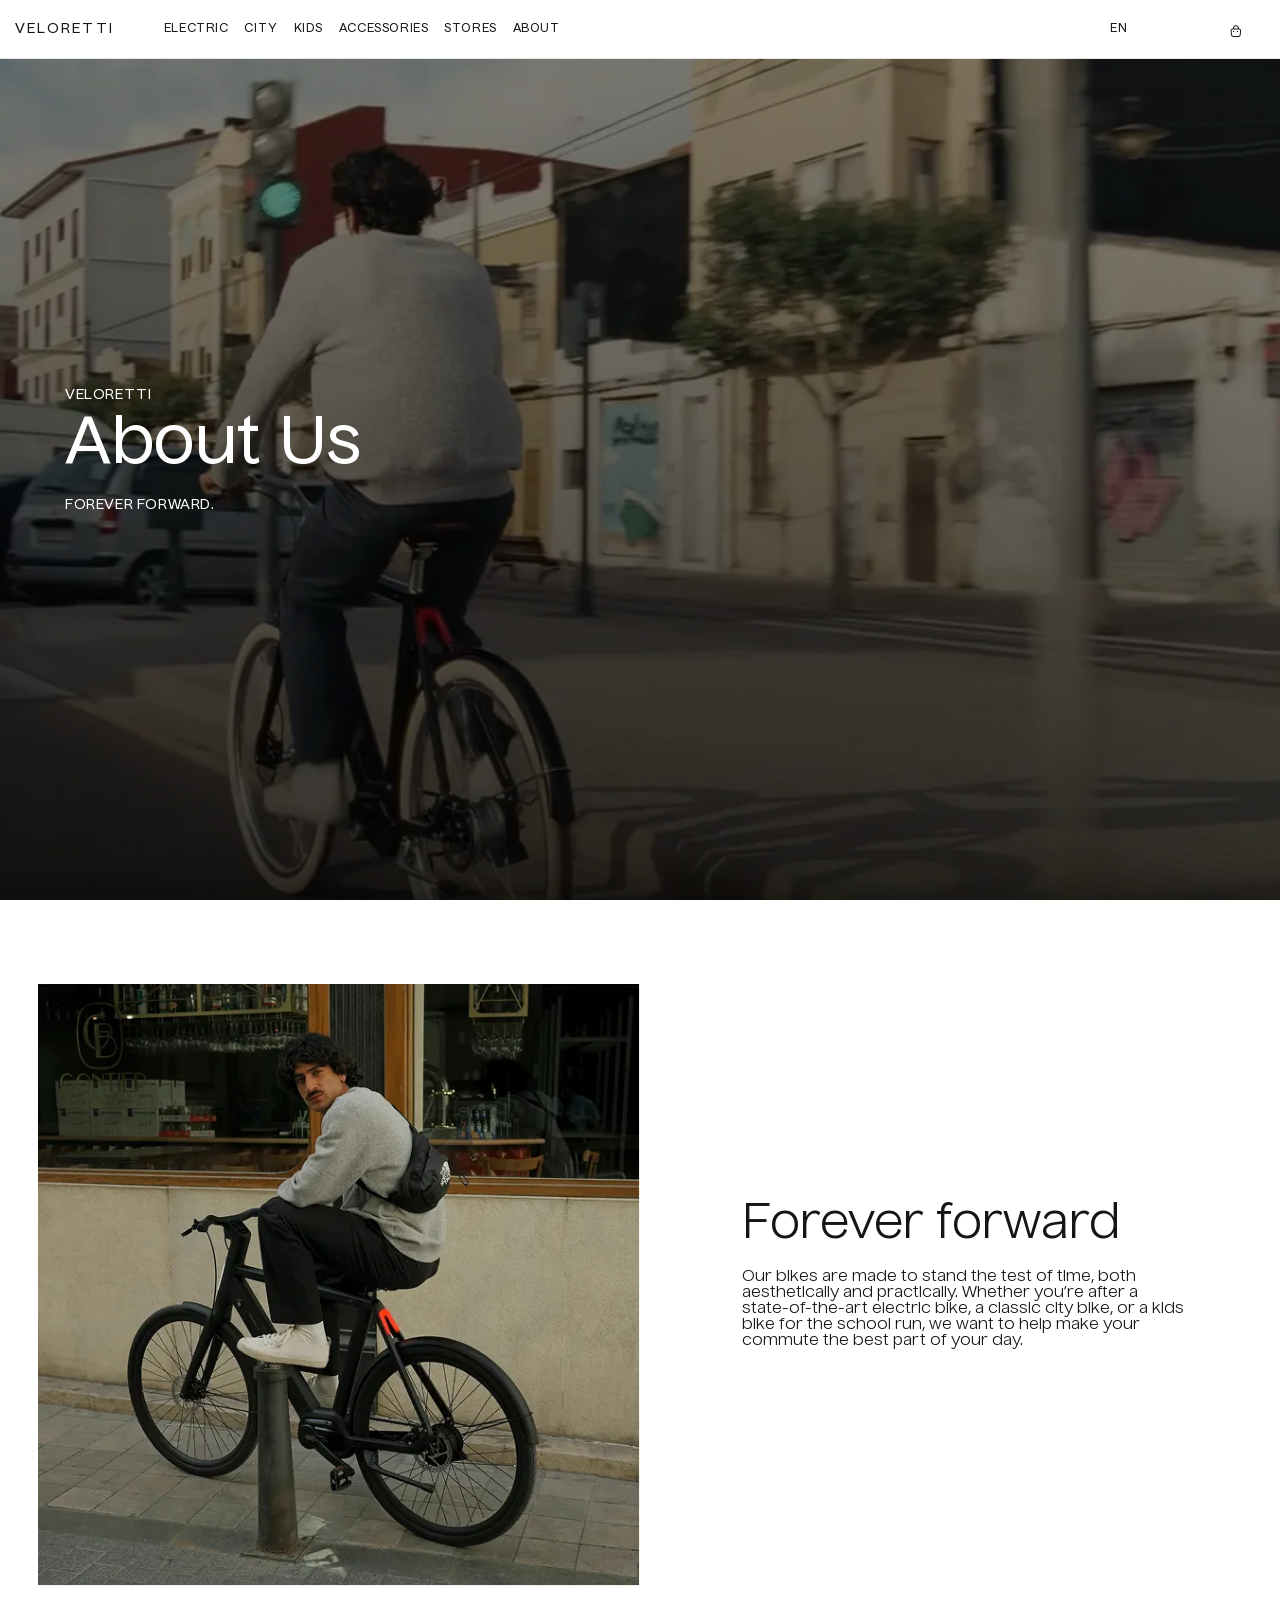
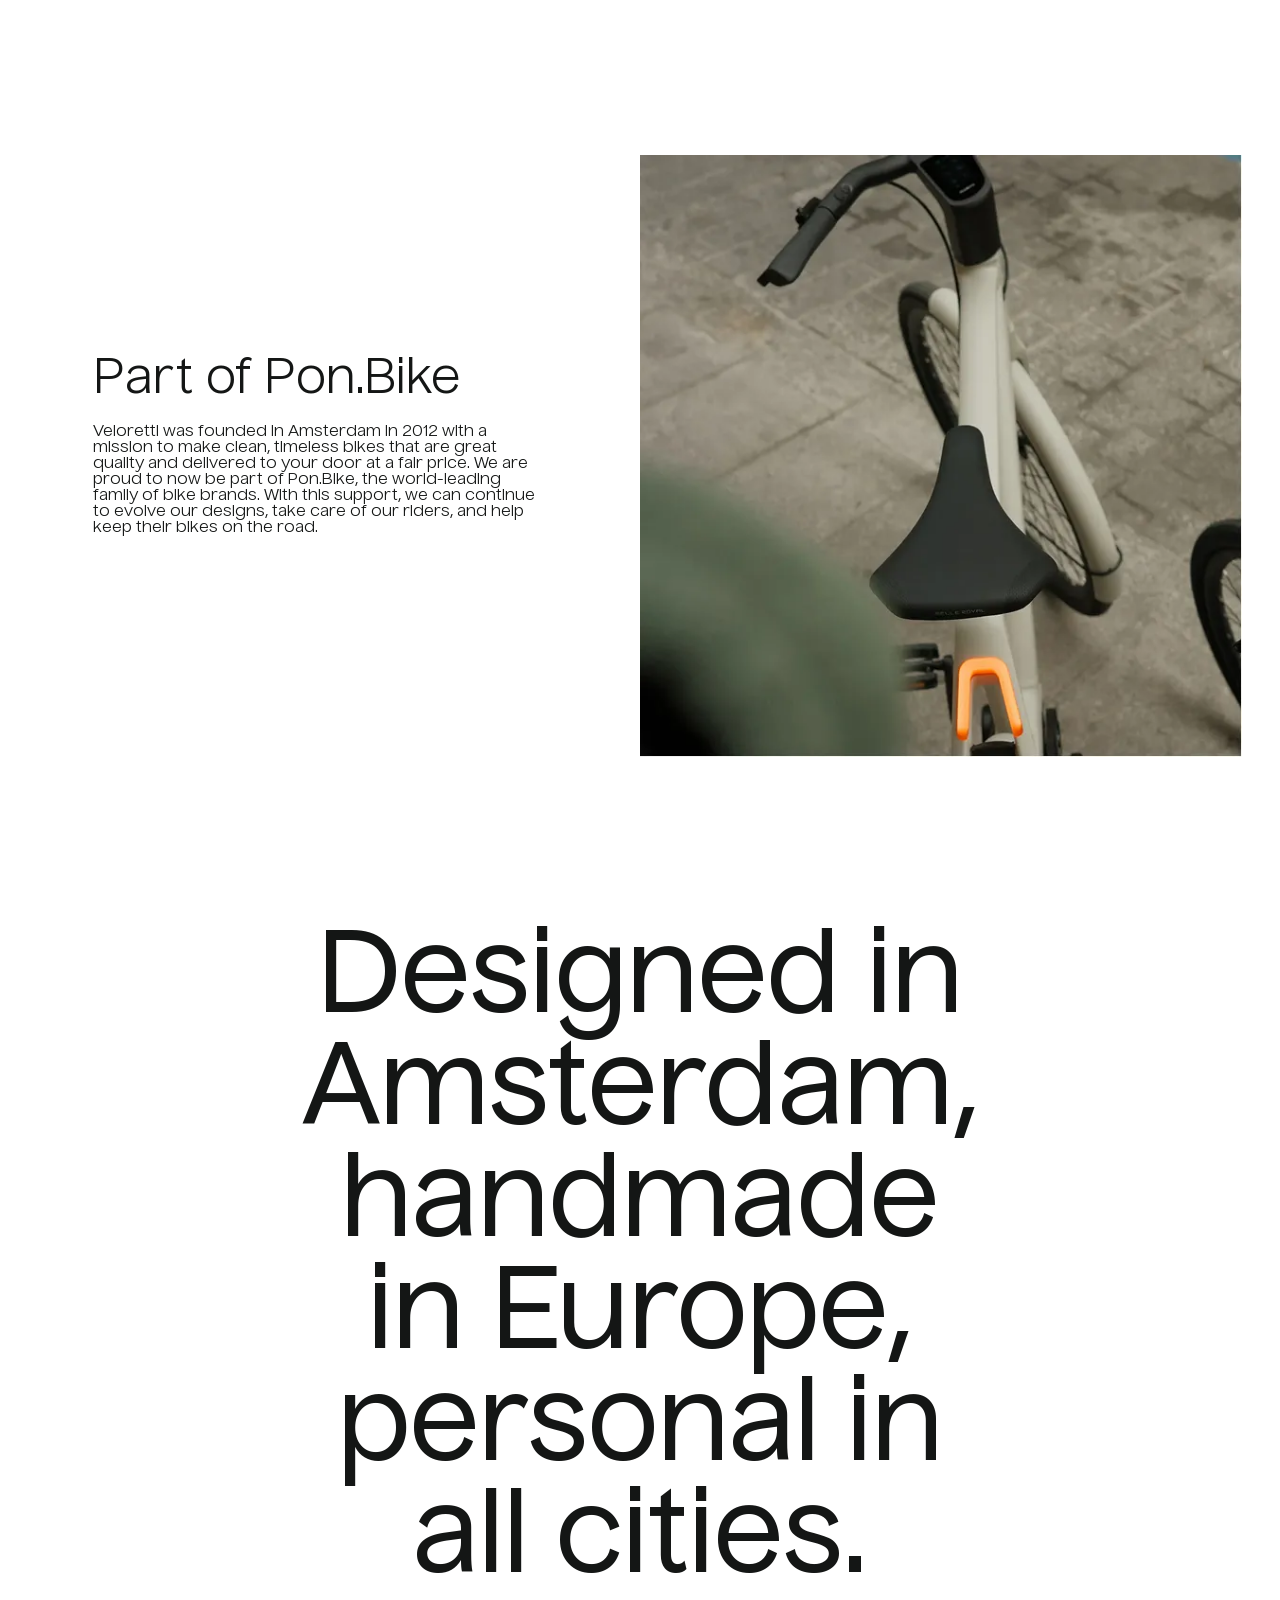
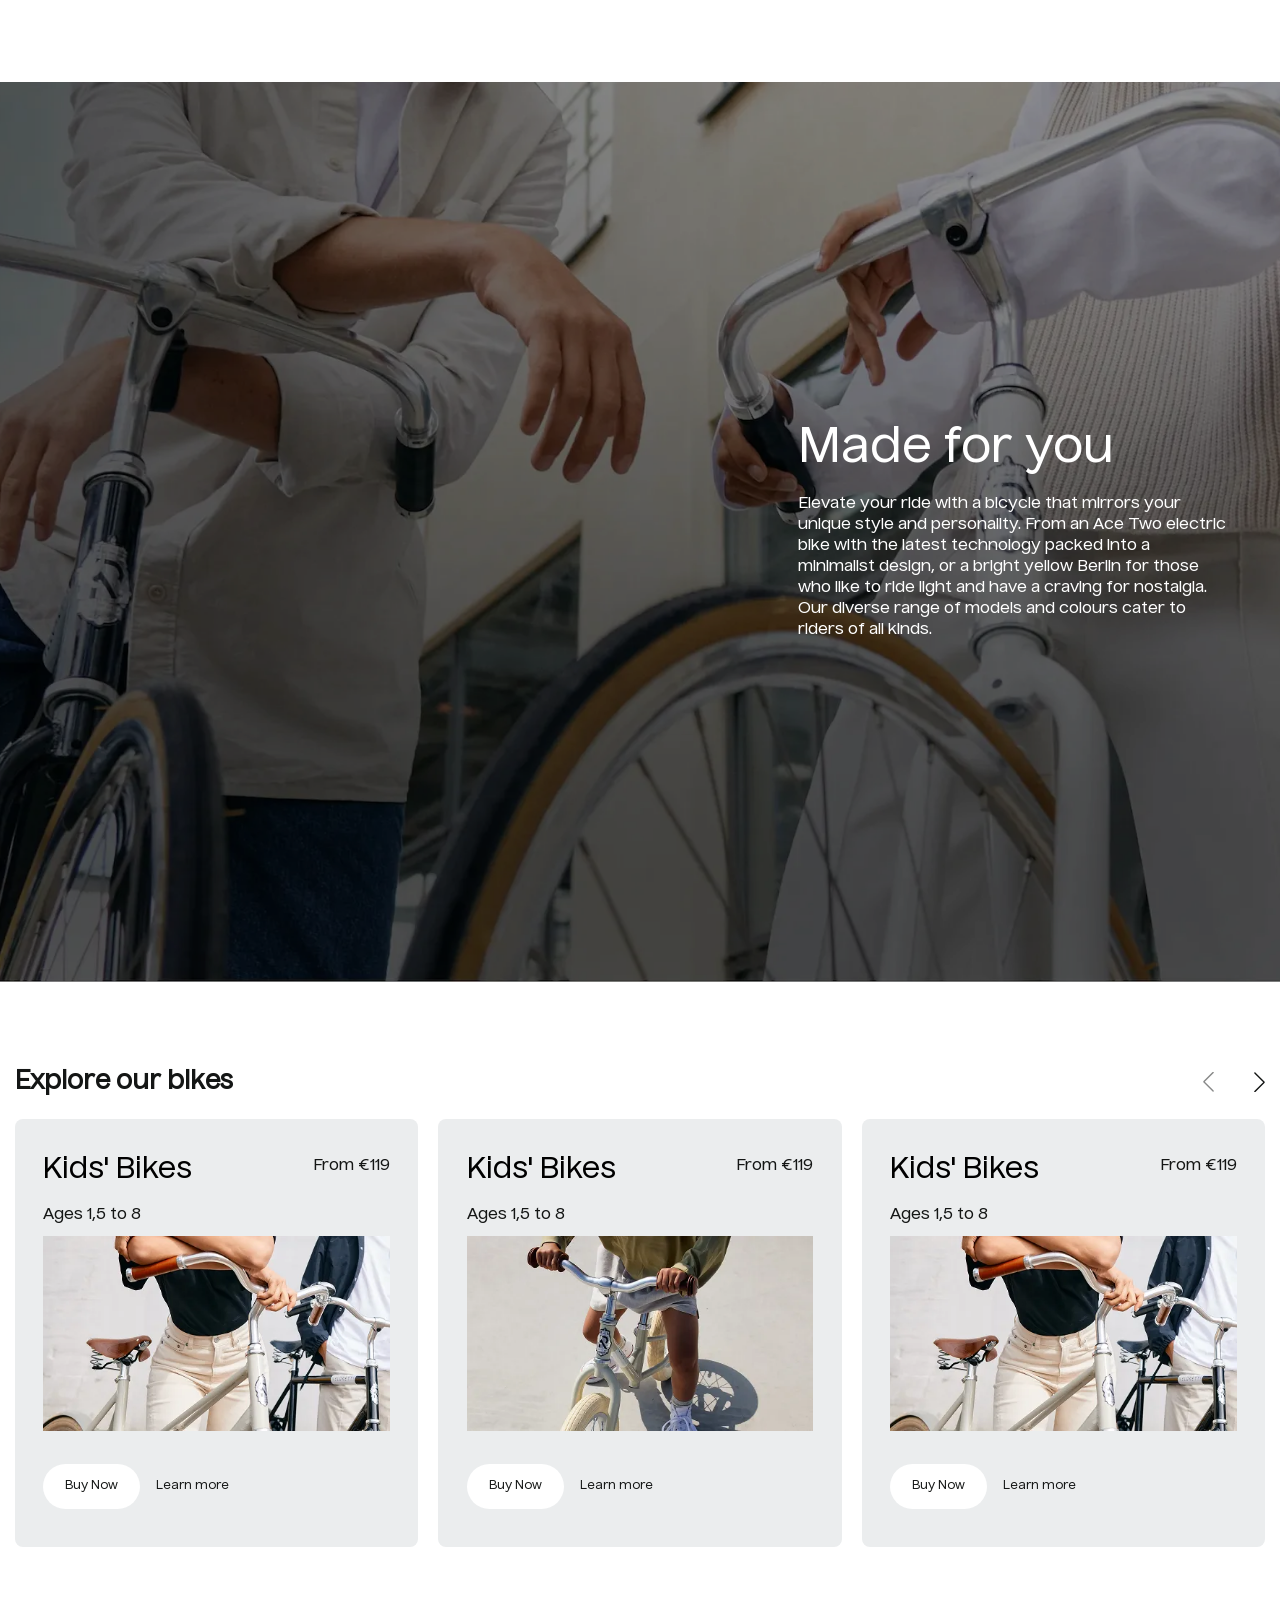
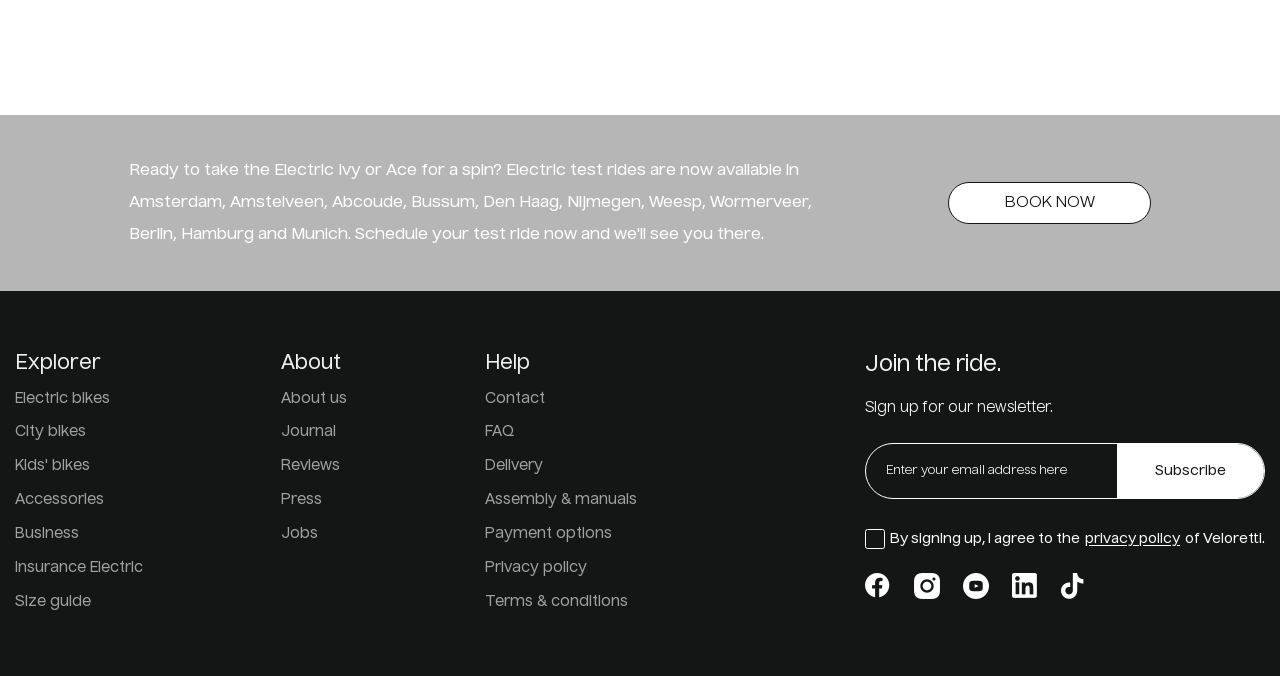
==== about.html @ 2b7c72c1 "Add files via upload" ====
<!doctype html>
<html lang="en">
	<head>
		<meta charset="UTF-8">
		<meta name="viewport" content="width=device-width, initial-scale=1.0">
		<link rel="preload" href="./assets/fonts/Nuckle-Regular.woff2" as="font" type="font/woff2" crossorigin="anonymous">
		<link rel="preload" href="./assets/fonts/Nuckle-Medium.woff2" as="font" type="font/woff2" crossorigin="anonymous">
		<link rel="shortcut icon" href="./assets/img/favicon.ico">
		<title>about</title>
		<script type="module" crossorigin="" src="./js/about.min.js?v=1783873690838"></script>
		<link rel="modulepreload" crossorigin="" href="./js/main.min.js?v=1783873690838">
		<link rel="modulepreload" crossorigin="" href="./js/scrollbar.min.js?v=1783873690838">
		<link rel="modulepreload" crossorigin="" href="./js/explore.min.js?v=1783873690838">
		<link rel="stylesheet" crossorigin="" href="./css/main.min.css?v=1783873690838">
		<link rel="stylesheet" crossorigin="" href="./css/explore.min.css?v=1783873690838">
		<link rel="stylesheet" crossorigin="" href="./css/about.min.css?v=1783873690838">
		<link rel="stylesheet" crossorigin="" href="./css/hero.min.css?v=1783873690838">
		<link rel="stylesheet" crossorigin="" href="./css/sectionbg.min.css?v=1783873690838">
	</head>
	<body>
		<div class="wrapper">
			<header data-fls-header="" class="header">
				<div class="header__container">
					<a href="index.html" class="header__logo" aria-label="Veloretti">VELORETTI</a>
					<div class="header__menu menu">
						<button type="button" data-fls-menu="" class="menu__icon icon-menu">
							<span></span>
						</button>
						<nav class="menu__body">
							<ul class="menu__list">
								<li class="menu__item">
									<a href="products.html" class="menu__link">Electric</a>
								</li>
								<li class="menu__item">
									<a href="cities.html" class="menu__link">City</a>
								</li>
								<li class="menu__item">
									<a href="#" class="menu__link">Kids</a>
								</li>
								<li class="menu__item">
									<a href="#" class="menu__link">Accessories</a>
								</li>
								<li class="menu__item">
									<a href="#" class="menu__link">Stores</a>
								</li>
								<li class="menu__item">
									<a href="about.html" class="menu__link">About</a>
								</li>
							</ul>
						</nav>
					</div>
					<div class="header__actions">
						<div class="header__lang">
							<select class="header__lang-select" aria-label="Language">
								<option value="en" selected>EN</option>
								<option value="ua">UA</option>
							</select>
						</div>
						<button type="button" class="header__icon --icon-icon-user" aria-label="Account"></button>
						<button type="button" class="header__icon --icon-icon-cart" aria-label="Cart"></button>
					</div>
				</div>
			</header>
			<main class="page">
				<div data-fls-about="" class="about-page about">
					<section data-fls-hero="" class="hero">
						<div class="hero__container">
							<span class="hero__subtitle" id="hero-subtitle">VELORETTI</span>
							<h1 class="hero__title" id="hero-title">About us</h1>
							<div class="hero__text">
								<p>Forever Forward.</p>
							</div>
						</div>
						<div class="herobg hero__bg" aria-hidden="true">
							<picture>
								<source media="(max-width: 600px)" srcset="./assets/img/about/aboutbg-600.webp" type="image/webp">
								<source media="(max-width: 1200px)" srcset="./assets/img/about/aboutbg-1200.webp" type="image/webp">
								<img alt="" src="./assets/img/about/aboutbg.webp">
							</picture>
						</div>
					</section>
					<div data-fls-split="" data-fls-watcher="" data-fls-watcher-once="" data-fls-watcher-threshold="0.3" class="split__wrapper">
						<div class="split__picture">
							<picture>
								<source media="(max-width: 600px)" srcset="./assets/img/about/about01-600.webp" type="image/webp">
								<img alt="" src="./assets/img/about/about01.webp">
							</picture>
						</div>
						<div class="split__content content-split">
							<h2 class="content-split__title">Forever forward</h2>
							<div class="content-split__text">
								<p>
									Our bikes are made to stand the test of time, both aesthetically and practically. Whether you’re after a state-of-the-art electric bike, a classic city bike, or a kids bike for the school run, we want to help make your commute the best part of your day.
								</p>
							</div>
						</div>
					</div>
					<div data-fls-split="" data-fls-watcher="" data-fls-watcher-once="" data-fls-watcher-threshold="0.3" class="split__wrapper split__wrapper--reverse">
						<div class="split__picture">
							<picture>
								<source media="(max-width: 600px)" srcset="./assets/img/about/about02-600.webp" type="image/webp">
								<img alt="" src="./assets/img/about/about02.webp">
							</picture>
						</div>
						<div class="split__content content-split">
							<h2 class="content-split__title">Part of Pon.Bike</h2>
							<div class="content-split__text">
								<p>
									Veloretti was founded in Amsterdam in 2012 with a mission to make clean, timeless bikes that are great quality and delivered to your door at a fair price. We are proud to now be part of Pon.Bike, the world-leading family of bike brands. With this support, we can continue to evolve our designs, take care of our riders, and help keep their bikes on the road.
								</p>
							</div>
						</div>
					</div>
					<div class="about__about-titles about-titles" aria-labelledby="about-titles-heading">
						<h2 id="about-titles-heading" class="sr-only">Our values</h2>
						<div data-fls-watcher="" data-fls-watcher-once="" data-fls-watcher-threshold="0.25" class="about-titles__container">
							<p class="about-titles__title">Designed in</p>
							<p class="about-titles__title">Amsterdam,</p>
							<p class="about-titles__title">handmade</p>
							<p class="about-titles__title">in Europe,</p>
							<p class="about-titles__title">personal in</p>
							<p class="about-titles__title">all cities.</p>
						</div>
					</div>
					<section data-fls-sectionbg="" data-fls-watcher="" data-fls-watcher-once="" data-fls-watcher-threshold="0.3" class="sectionbg about__about-bg">
						<div class="sectionbg__container sectionbg__container--right">
							<div class="sectionbg__content">
								<h2 class="sectionbg__title">Made for you</h2>
								<div class="sectionbg__text">
									<p>
										Elevate your ride with a bicycle that mirrors your unique style and personality. From an Ace Two electric bike with the latest technology packed into a minimalist design, or a bright yellow Berlin for those who like to ride light and have a craving for nostalgia. Our diverse range of models and colours cater to riders of all kinds.
									</p>
								</div>
							</div>
						</div>
						<div class="sectionbg__bg" aria-hidden="true">
							<picture>
								<source media="(max-width: 600px)" srcset="./assets/img/about/aboutbg01-600.webp" type="image/webp">
								<source media="(max-width: 1200px)" srcset="./assets/img/about/aboutbg01-1200.webp" type="image/webp">
								<img alt="" src="./assets/img/about/aboutbg01.webp">
							</picture>
						</div>
					</section>
					<section data-fls-explore="" data-fls-watcher="" data-fls-watcher-once="" data-fls-watcher-threshold="0.3" class="explore">
						<div class="explore__header">
							<h2 class="explore__title">Explore our bikes</h2>
							<div class="explore__nav">
								<button type="button" class="explore__arrow explore__arrow--prev swiper-button-prev" aria-label="Previous slide"></button>
								<button type="button" class="explore__arrow explore__arrow--next swiper-button-next" aria-label="Next slide"></button>
							</div>
						</div>
						<div class="explore__container">
							<div data-fls-slider-explore="" class="explore__slider swiper" aria-roledescription="carousel">
								<div class="explore__wrapper swiper-wrapper">
									<div class="explore__slide swiper-slide" role="group" aria-roledescription="slide">
										<div class="explore__card">
											<div class="explore__card-header">
												<div class="explore__card-titles">
													<h3 class="explore__card-title">Kids' Bikes</h3>
													<span class="explore__card-subtitle">Ages 1,5 to 8</span>
												</div>
												<div class="explore__card-price">From €119</div>
											</div>
											<div class="explore__card-image">
												<picture>
													<img width="320" alt="" src="./assets/img/products/explore01.webp">
												</picture>
											</div>
											<div class="explore__card-footer">
												<a href="#" class="explore__btn">Buy Now</a>
												<a href="#" class="explore__link">Learn more</a>
											</div>
										</div>
									</div>
									<div class="explore__slide swiper-slide" role="group" aria-roledescription="slide">
										<div class="explore__card">
											<div class="explore__card-header">
												<div class="explore__card-titles">
													<h3 class="explore__card-title">Kids' Bikes</h3>
													<span class="explore__card-subtitle">Ages 1,5 to 8</span>
												</div>
												<div class="explore__card-price">From €119</div>
											</div>
											<div class="explore__card-image">
												<picture>
													<img alt="" src="./assets/img/products/explore02.webp">
												</picture>
											</div>
											<div class="explore__card-footer">
												<a href="#" class="explore__btn">Buy Now</a>
												<a href="#" class="explore__link">Learn more</a>
											</div>
										</div>
									</div>
									<div class="explore__slide swiper-slide" role="group" aria-roledescription="slide">
										<div class="explore__card">
											<div class="explore__card-header">
												<div class="explore__card-titles">
													<h3 class="explore__card-title">Kids' Bikes</h3>
													<span class="explore__card-subtitle">Ages 1,5 to 8</span>
												</div>
												<div class="explore__card-price">From €119</div>
											</div>
											<div class="explore__card-image">
												<picture>
													<img alt="" src="./assets/img/products/explore01.webp">
												</picture>
											</div>
											<div class="explore__card-footer">
												<a href="#" class="explore__btn">Buy Now</a>
												<a href="#" class="explore__link">Learn more</a>
											</div>
										</div>
									</div>
									<div class="explore__slide swiper-slide" role="group" aria-roledescription="slide">
										<div class="explore__card">
											<div class="explore__card-header">
												<div class="explore__card-titles">
													<h3 class="explore__card-title">Kids' Bikes</h3>
													<span class="explore__card-subtitle">Ages 1,5 to 8</span>
												</div>
												<div class="explore__card-price">From €119</div>
											</div>
											<div class="explore__card-image">
												<picture>
													<img alt="" src="./assets/img/products/explore02.webp">
												</picture>
											</div>
											<div class="explore__card-footer">
												<a href="#" class="explore__btn">Buy Now</a>
												<a href="#" class="explore__link">Learn more</a>
											</div>
										</div>
									</div>
								</div>
								<div class="swiper-scrollbar"></div>
							</div>
						</div>
					</section>
				</div>
			</main>
			<footer data-fls-footer="" class="footer">
				<div class="footer__banner banner-footer">
					<div class="banner-footer__text">
						<p>
							Ready to take the Electric Ivy or Ace for a spin? Electric test rides are now available
				in Amsterdam, Amstelveen, Abcoude, Bussum, Den Haag, Nijmegen, Weesp, Wormerveer,
				Berlin, Hamburg and Munich. Schedule your test ride now and we'll see you there.
						</p>
					</div>
					<a data-fls-button="" href="#" class="button">BOOK NOW</a>
				</div>
				<div class="footer__wrapper">
					<div class="footer__container">
						<div data-fls-spollers="992" class="footer__lists">
							<details class="footer__column column-footer">
								<summary class="column-footer__label">Explorer</summary>
								<ul class="column-footer__list">
									<li class="column-footer__item">
										<a href="#" class="column-footer__link">Electric bikes</a>
									</li>
									<li class="column-footer__item">
										<a href="#" class="column-footer__link">City bikes</a>
									</li>
									<li class="column-footer__item">
										<a href="#" class="column-footer__link">Kids' bikes</a>
									</li>
									<li class="column-footer__item">
										<a href="#" class="column-footer__link">Accessories</a>
									</li>
									<li class="column-footer__item">
										<a href="#" class="column-footer__link">Business</a>
									</li>
									<li class="column-footer__item">
										<a href="#" class="column-footer__link">Insurance Electric</a>
									</li>
									<li class="column-footer__item">
										<a href="#" class="column-footer__link">Size guide</a>
									</li>
								</ul>
							</details>
							<details class="footer__column column-footer">
								<summary class="column-footer__label">About</summary>
								<ul class="column-footer__list">
									<li class="column-footer__item">
										<a href="#" class="column-footer__link">About us</a>
									</li>
									<li class="column-footer__item">
										<a href="#" class="column-footer__link">Journal</a>
									</li>
									<li class="column-footer__item">
										<a href="#" class="column-footer__link">Reviews</a>
									</li>
									<li class="column-footer__item">
										<a href="#" class="column-footer__link">Press</a>
									</li>
									<li class="column-footer__item">
										<a href="#" class="column-footer__link">Jobs</a>
									</li>
								</ul>
							</details>
							<details class="footer__column column-footer">
								<summary class="column-footer__label">Help</summary>
								<ul class="column-footer__list">
									<li class="column-footer__item">
										<a href="#" class="column-footer__link">Contact</a>
									</li>
									<li class="column-footer__item">
										<a href="#" class="column-footer__link">FAQ</a>
									</li>
									<li class="column-footer__item">
										<a href="#" class="column-footer__link">Delivery</a>
									</li>
									<li class="column-footer__item">
										<a href="#" class="column-footer__link">Assembly & manuals</a>
									</li>
									<li class="column-footer__item">
										<a href="#" class="column-footer__link">Payment options</a>
									</li>
									<li class="column-footer__item">
										<a href="#" class="column-footer__link">Privacy policy</a>
									</li>
									<li class="column-footer__item">
										<a href="#" class="column-footer__link">Terms & conditions</a>
									</li>
								</ul>
							</details>
						</div>
						<div class="footer__column column-footer">
							<h2 class="column-footer__label column-footer__label--label-form">Join the ride.</h2>
							<h3 class="column-footer__subtitle">Sign up for our newsletter.</h3>
							<form action="#" class="column-footer__form form">
								<div class="form__inputs">
									<input type="email" placeholder="Enter your email address here" class="form__input">
									<button type="submit" class="form__button">Subscribe</button>
								</div>
								<div class="form__checkbox-wrapper">
									<label data-fls-checkbox="" class="form__checkbox checkbox">
										<input data-error="Error" class="checkbox__input" type="checkbox" value="1" name="form[]" required>
										<span class="checkbox__text">
											By signing up, I agree to the
											<a href="#" class="checkbox__link">privacy policy</a>
											of Veloretti.
										</span>
									</label>
								</div>
							</form>
							<ul class="column-footer__social social">
								<li class="social__item">
									<a href="#" class="social__link social__link--icon-fb"></a>
								</li>
								<li class="social__item">
									<a href="#" class="social__link social__link--icon-inst"></a>
								</li>
								<li class="social__item">
									<a href="#" class="social__link social__link--icon-ytb"></a>
								</li>
								<li class="social__item">
									<a href="#" class="social__link social__link--icon-inn"></a>
								</li>
								<li class="social__item">
									<a href="#" class="social__link social__link--icon-tik-tok"></a>
								</li>
							</ul>
						</div>
					</div>
				</div>
			</footer>
		</div>
	</body>
</html>
---- css/main.min.css ----
*{padding:0;margin:0;border:0}*,:after,:before{box-sizing:border-box}:after,:before{display:inline-block}body,html{height:100%}body{line-height:1;scrollbar-gutter:stable;-ms-text-size-adjust:100%;-moz-text-size-adjust:100%;-webkit-text-size-adjust:100%;-webkit-font-smoothing:antialiased;-moz-osx-font-smoothing:grayscale}button,input,textarea{font-family:inherit;font-size:inherit;line-height:inherit;color:inherit;background-color:transparent}input,textarea{width:100%}label{display:inline-block}button,option,select{cursor:pointer}a{display:inline-block;color:inherit;text-decoration:none}li{list-style:none}img{display:block;max-width:100%;height:auto}h1,h2,h3,h4,h5,h6{font-weight:inherit;font-size:inherit}address{font-style:normal}@font-face{font-family:Nuckle;font-display:swap;src:url(../assets/fonts/Nuckle-Regular.woff2) format("woff2");font-weight:400;font-style:normal}@font-face{font-family:Nuckle;font-display:swap;src:url(../assets/fonts/Nuckle-Medium.woff2) format("woff2");font-weight:500;font-style:normal}@font-face{font-family:iconfont;font-display:swap;src:url(../assets/fonts/iconfont.woff2?e458c62c4695ddb1419278becba3768a) format("woff2")}[class*="--icon-"]:before{font-family:iconfont}[class*="--icon-arrow"]:before{content:"\f101"}[class*="--icon-fb"]:before{content:"\f102"}[class*="--icon-icon-cart"]:before{content:"\f103"}[class*="--icon-icon-user"]:before{content:"\f104"}[class*="--icon-inn"]:before{content:"\f105"}[class*="--icon-inst"]:before{content:"\f106"}[class*="--icon-tik-tok"]:before{content:"\f107"}[class*="--icon-ytb"]:before{content:"\f108"}:root{--font-family:"Nuckle";--font-size:1rem;--main-color:#141615;--bg-gray-color:#b6b6b6;--gray-color:hsla(0,0%,100%,.6);--radio-gray-color:#606160;--muted-color:#c4c4c4;--white-color:#fff;--white-title-color:#f0f0f0;--beige-color:#ddd9cd;--border-color:rgba(20,22,21,.1);--slider-bg-color:#ebedee;--split-color:linear-gradient(90deg,#000 50%,#efe1cb 0)}body{background-color:var(--white-color);color:var(--main-color);font-family:var(--font-family);font-size:var(--font-size);min-width:20rem}[data-fls-scrolllock] body{overflow:hidden;touch-action:none;overscroll-behavior:none}.wrapper{min-height:100%;display:flex;flex-direction:column;overflow:clip}.wrapper>main{flex:1 1 auto}.wrapper>*{min-width:0}[class*=__container]{max-width:89.375rem;margin:0 auto;padding-left:.9375rem;padding-right:.9375rem}.sr-only{position:absolute;width:.0625rem;height:.0625rem;padding:0;margin:-.0625rem;overflow:hidden;clip:rect(0,0,0,0);white-space:nowrap;border:0}[data-fls-spollers] summary{list-style:none}[data-fls-spollers] summary::-webkit-details-marker,[data-fls-spollers] summary::marker{display:none}.spollers{display:grid;gap:.9375rem}.spollers__item{font-size:1.25rem}.spollers__title{width:100%;cursor:default;text-align:left;border:.0625rem solid #eee;padding-block:clamp(.625rem,.2176rem + 2.037vw,2rem);border-radius:.3125rem;position:relative;list-style:none}.spollers__title::-webkit-details-marker,.spollers__title::marker{display:none}.--spoller-init .spollers__title{cursor:pointer;padding-inline-start:1.25rem;padding-inline-end:3.125rem}.--spoller-init .spollers__title:after,.--spoller-init .spollers__title:before{content:"";position:absolute;right:.625rem;top:50%;background-color:var(--main-color);height:.125rem;width:clamp(.625rem,.5324rem + .463vw,.9375rem);transition:transform .5s ease 0s}.--spoller-init .spollers__title:before{transform:translate(-75%,-50%) rotate(40deg)}.--spoller-init .spollers__title:after{transform:translateY(-50%) rotate(-40deg)}.--spoller-init .spollers__title.--spoller-active:before{transform:translateX(-75%) rotate(-40deg)}.--spoller-init .spollers__title.--spoller-active:after{transform:rotate(40deg)}.spollers__body{padding:1.25rem;border-radius:.3125rem;border:.0625rem solid #eee}[data-fls-slider]{overflow:hidden}.swiper-wrapper{width:100%;height:100%;box-sizing:content-box;display:flex;position:relative}.swiper-initialized{touch-action:pan-y}.swiper-vertical .swiper-wrapper{flex-direction:column}.swiper-autoheight .swiper-wrapper{align-items:flex-start}.swiper-initialized .swiper-slide{flex-shrink:0}.swiper-android .swiper-slide,.swiper-android .swiper-wrapper{transform:translateZ(0)}.menu__list{display:flex;align-items:center;gap:0}.menu__link{display:inline-flex;align-items:center;padding:.96875rem .49375rem;font-size:.75rem;font-weight:591;letter-spacing:.0375rem;text-transform:uppercase;text-decoration:none;color:var(--main-color);white-space:nowrap;transition:opacity .2s}.icon-menu{display:none}.header{position:fixed;top:0;z-index:100;width:100%;background-color:var(--white-color);border-bottom:.0625rem solid var(--border-color);animation:headerSlideDown .6s cubic-bezier(.25,.46,.45,.94) both}.header__container{display:flex;align-items:center;min-height:3.125rem}.header__logo{position:relative;z-index:5;font-size:.875rem;font-weight:591;letter-spacing:.125rem;text-transform:uppercase;text-decoration:none;color:var(--main-color);flex-shrink:0;margin-right:2.625rem}.header__actions{display:flex;align-items:center;margin-left:auto}.header__lang-select{padding:1.25rem;font-family:var(--font-family);font-size:.75rem;font-weight:591;letter-spacing:.0375rem;text-transform:uppercase;color:var(--main-color);background:none;border:none;cursor:pointer;outline:none;appearance:none;-webkit-appearance:none;-moz-appearance:none}.header__lang-select option{color:var(--main-color);background:var(--white-color)}.header__icon{display:inline-flex;align-items:center;justify-content:center;padding:1.25rem;background:none;border:none;cursor:pointer;color:var(--main-color);font-size:1.125rem;transition:opacity .2s}@keyframes headerSlideDown{0%{opacity:0;transform:translateY(-100%)}to{opacity:1;transform:translateY(0)}}.footer{padding-top:clamp(2.5rem,1.5741rem + 4.6296vw,5.625rem)}.footer__banner{display:flex;justify-content:center;align-items:center;gap:clamp(2.5rem,-6.6213rem + 19.0275vw,8.125rem);padding-block:clamp(1.25rem,.8152rem + 2.1739vw,2.5rem);padding-inline:.9375rem;background-color:var(--bg-gray-color)}.footer__wrapper{background-color:var(--main-color)}.footer__container{padding-block:clamp(2.5rem,2.037rem + 2.3148vw,4.0625rem)}.footer__container,.footer__lists{display:flex;flex-direction:column}.footer__lists{padding-block:1.875rem;gap:.9375rem}.footer__lists summary{list-style:none}.footer__lists summary::-webkit-details-marker,.footer__lists summary::marker{display:none}.--spoller-init .footer__lists{display:block}.--spoller-init .footer__column{border-bottom:.0625rem solid hsla(0,0%,100%,.15)}.--spoller-init .footer__column:not(:last-child){margin-bottom:clamp(.9375rem,.58rem + .8929vw,1.5625rem);padding-bottom:clamp(.9375rem,.58rem + .8929vw,1.5625rem)}.banner-footer__text{max-width:43.0625rem;color:var(--white-color);font-size:1rem;font-weight:591;line-height:2}.column-footer{padding-top:1.875rem}.column-footer__label{margin-bottom:.9375rem;font-size:1.25rem;font-weight:500;color:var(--white-title-color)}.column-footer__label--label-form{margin-bottom:1.5625rem;font-size:1.375rem}.--spoller-init .column-footer__label{cursor:pointer;position:relative;padding-inline-end:3.125rem}.--spoller-init .column-footer__label:after,.--spoller-init .column-footer__label:before{content:"";position:absolute;right:.625rem;top:50%;background-color:var(--white-title-color);height:.125rem;width:clamp(.625rem,.5324rem + .463vw,.9375rem);transition:transform .5s ease 0s}.--spoller-init .column-footer__label:before{transform:translate(-75%,-50%) rotate(40deg)}.--spoller-init .column-footer__label:after{transform:translateY(-50%) rotate(-40deg)}.--spoller-init .column-footer__label.--spoller-active:before{transform:translateX(-75%) rotate(-40deg)}.--spoller-init .column-footer__label.--spoller-active:after{transform:rotate(40deg)}.column-footer__item{padding-block:1.25rem}.column-footer__link{color:var(--gray-color);font-size:clamp(.875rem,1.1964rem - .3571vw,1.125rem);font-weight:500;line-height:1.5}.column-footer__subtitle{font-size:clamp(.875rem,1.1425rem - .2972vw,1rem);margin-bottom:clamp(.9375rem,.6597rem + 1.3889vw,1.875rem);color:var(--white-color)}.form__inputs{display:flex;border:.0625rem solid var(--white-color);border-radius:clamp(.625rem,-4.3611rem + 10.4012vw,5rem);overflow:hidden;margin-bottom:1.875rem}.form__input{flex:1 1 auto;padding-block:1.25rem;padding-right:clamp(1.25rem,.6522rem + 2.9891vw,3.75rem) 0;padding-left:1.25rem;color:var(--white-color);font-size:.75rem}.form__input::placeholder{color:var(--white-color);opacity:1}.form__checkbox,.form__checkbox-wrapper{display:flex;justify-content:center}.form__checkbox{flex-wrap:wrap;margin-bottom:1.25rem}.form__checkbox .checkbox__text{color:var(--white-color);font-size:clamp(.75rem,.6905rem + .2976vw,.875rem);font-weight:500;line-height:1.5;overflow-wrap:break-word;word-break:break-word}.form__checkbox .checkbox__text:before{border-color:var(--white-color);border-radius:.15625rem}.form__checkbox .checkbox__text:after{background-color:var(--white-color);border-radius:.0625rem}.form__checkbox .checkbox__link{text-decoration:underline;text-underline-offset:.125rem}.form__button{flex-shrink:0;padding-inline:clamp(1.25rem,.8696rem + 1.9022vw,2.5rem);min-height:3.125rem;color:var(--main-color);font-size:.875rem;font-weight:500;background-color:var(--white-color)}.social{display:flex;justify-content:center;gap:1.4375rem}.social__link{font-size:1.625rem;color:var(--white-color);transition:color .5s,scale .5s}.checkbox{display:inline-block;position:relative;flex-wrap:wrap}.checkbox:not(:last-child){margin-bottom:.3125rem}.checkbox__input{position:absolute;width:0;height:0;opacity:0}.checkbox__input:focus-visible+.checkbox__text{outline:.0625rem solid #000}.checkbox__input:checked+.checkbox__text:after{transform:scale(1)}.checkbox__text{cursor:pointer;position:relative;gap:.3125rem;display:inline-flex;justify-content:center;align-items:center;flex-wrap:wrap}.checkbox__text:before{content:"";border-radius:.1875rem;align-self:flex-start;flex:0 0 1.25rem;width:1.25rem;height:1.25rem;border:.0625rem solid #a7a9ac}.checkbox__text:after{content:"";transition:all .3s ease 0s;transform:scale(0);width:.625rem;height:.625rem;border-radius:.1875rem;background-color:#7a956b;position:absolute;left:.3125rem;top:.3125rem}.button{padding:.875rem 3.75rem;padding-block:.75rem;padding-inline:clamp(1.25rem,.5093rem + 3.7037vw,3.75rem);color:var(--main-color);background-color:var(--white-color);border:.0625rem solid var(--main-color);border-radius:3.75rem;transition:background-color .5s,color .5s}.button--fw{width:100%}@media (width <= 48em){.footer__banner{flex-direction:column}.column-footer__label,.column-footer__subtitle{text-align:center}.form__inputs{flex-direction:column}}@media (max-width:48em) and (any-hover:none){.icon-menu{cursor:default}}@media (max-width:48em){.menu__body{height:100svh;overflow:auto;padding:3.125rem .9375rem 1.875rem}.menu__body,.menu__body:before{position:fixed;width:100%;left:-100%;top:0;transition:left .3s}.menu__body:before{content:"";height:4.375rem;z-index:2}[data-fls-menu-open] .menu__body,[data-fls-menu-open] .menu__body:before{left:0}.menu__list{flex-direction:column}.menu__link{padding:.9375rem;font-size:1rem}.icon-menu{display:block;position:relative;width:1.875rem;height:1.125rem;z-index:5}.icon-menu span,.icon-menu:after,.icon-menu:before{content:"";transition:all .3s ease 0s;right:0;position:absolute;width:100%;height:.125rem;background-color:var(--main-color)}.icon-menu:before{top:0}.icon-menu:after{bottom:0}.icon-menu span{top:calc(50% - .0625rem)}[data-fls-menu-open] .icon-menu span{width:0}[data-fls-menu-open] .icon-menu:before{top:calc(50% - .0625rem);transform:rotate(-45deg)}[data-fls-menu-open] .icon-menu:after{bottom:calc(50% - .0625rem);transform:rotate(45deg)}.header__container{justify-content:space-between}.header__actions{display:none}.header .menu__icon{position:relative;z-index:5}.header .menu__body{background-color:var(--white-color)}.header .menu__list{flex-direction:column;align-items:center;padding-top:1.875rem}}@media (width <= 30em){.button{width:100%;text-align:center}}@media (width >= 30em){.footer__container{justify-content:space-evenly;gap:1.875rem}.column-footer__item:not(:last-child){margin-bottom:.75rem}}@media (width >= 62em){.footer__container{flex-direction:row;justify-content:space-between;gap:2.5rem}.footer__lists{flex-direction:row;gap:clamp(2.5rem,.463rem + 10.1852vw,9.375rem);padding-block:0}.column-footer{padding-top:0}.column-footer__item{padding-block:0}.social{justify-content:start}}@media (any-hover:hover){.header__icon:hover,.menu__link:hover{opacity:.6}.form__checkbox .checkbox__link:hover{text-decoration:none}.button:hover{background-color:var(--muted-color);color:var(--white-title-color)}}@media (any-hover:hover),(pointer:fine){html:not([data-fls-touch]) .social__link:hover{color:var(--bggray-color)}}@media (prefers-reduced-motion:reduce){.header{animation:none;opacity:1;transform:none}}
---- css/explore.min.css ----
.explore{padding-block:clamp(2.5rem,1.5741rem + 4.6296vw,5.625rem);background-color:var(--white-color)}.explore__container{max-width:120rem;margin:0 auto}.explore__header{display:flex;justify-content:space-between;align-items:flex-end;padding-inline-start:.9375rem;margin-bottom:1.25rem}.explore__title{font-size:1.5625rem;font-weight:600;line-height:1.27}.explore__nav{display:flex;align-items:flex-end;gap:clamp(1.25rem,.8241rem + 2.1296vw,2.6875rem);padding-bottom:.425rem;padding-inline-end:.9375rem}.explore__arrow{display:flex;align-items:center;position:static;transform:none;font-size:1.125rem;cursor:pointer}.explore__arrow:first-child{rotate:-180deg}.explore__arrow.swiper-button-disabled{opacity:.5;pointer-events:none}.explore__slider{overflow:hidden;margin-inline:-.9375rem;padding-inline:.9375rem}.explore .swiper-scrollbar{display:none}.explore__wrapper{display:flex;min-height:0}.explore__slide{flex-shrink:0}.explore__card{display:flex;flex-direction:column;align-items:flex-start;padding-block:clamp(1.25rem,.8796rem + 1.8519vw,2.5rem);padding-inline:clamp(.9375rem,.6597rem + 1.3889vw,1.875rem);background-color:var(--slider-bg-color);border-radius:.5rem}.explore__card-header{display:flex;justify-content:space-between;align-items:flex-start;width:100%;margin-bottom:.625rem}.explore__card-titles{display:flex;flex-direction:column;align-items:flex-start}.explore__card-title{font-size:clamp(1.375rem,1.2269rem + .7407vw,1.875rem);font-weight:500;line-height:1;color:#000}.explore__card-subtitle{font-size:1rem;font-weight:500;line-height:1.3rem;padding-top:1.25rem}.explore__card-tags{display:flex;align-items:center;gap:clamp(1.25rem,1.0093rem + 1.2037vw,2.0625rem)}.explore__card-tag{font-size:1rem;font-weight:500;line-height:1.3}.explore__card-tag--active{color:var(--main-color);text-decoration:underline;text-underline-offset:.125rem;font-weight:500}.explore__card-tag--muted{color:var(--muted-color)}.explore__card-price{font-size:1rem;font-weight:500;line-height:1.3;color:var(--main-color)}.explore__card-image{width:100%;margin-bottom:clamp(.9375rem,.5671rem + 1.8519vw,2.1875rem);cursor:pointer}.explore__card-image img{width:100%;height:100%;object-fit:cover;aspect-ratio:480/270;transition:filter .6s cubic-bezier(.25,.46,.45,.94)}.explore__card-footer{display:flex;align-items:center;justify-content:flex-start;gap:1rem;width:100%}.explore__btn{display:inline-flex;align-items:center;justify-content:center;padding:.75rem 1.375rem;font-size:.75rem;font-weight:591;line-height:1.3125rem;color:var(--main-color);text-decoration:none;white-space:nowrap;background-color:var(--white-color);border-radius:2.8125rem;transition:background-color .5s,color .5s}.explore__link{font-size:.75rem;font-weight:500;line-height:1.73}.explore__slide{opacity:0;transform:translateY(1.875rem);transition:opacity .8s cubic-bezier(.25,.46,.45,.94),transform .8s cubic-bezier(.25,.46,.45,.94)}.explore__slide:first-child{transition-delay:.1s}.explore__slide:nth-child(2){transition-delay:.3s}.explore__slide:nth-child(3){transition-delay:.5s}.explore__slide:nth-child(4){transition-delay:.7s}.--watcher-view .explore__slide{opacity:1;transform:translateY(0)}@media (width <= 48em){.explore__nav{display:none}.explore .swiper-scrollbar{display:block;position:relative;height:.125rem;margin-top:1.875rem;background-color:var(--border-color);border-radius:.125rem}.explore .swiper-scrollbar .swiper-scrollbar-drag{height:100%;background-color:var(--muted-color);border-radius:.125rem}}@media (any-hover:hover){.explore__btn:hover{background-color:var(--muted-color);color:var(--gray-color)}}@media (any-hover:hover),(pointer:fine){html:not([data-fls-touch]) .explore__card-image:hover img{filter:brightness(.9)}html:not([data-fls-touch]) .explore__link:hover{text-decoration:underline;text-underline-offset:.125rem}}@media (prefers-reduced-motion:reduce){.explore__slide{transition:none;opacity:1;transform:none}}
---- css/about.min.css ----
.about-titles{padding-block:clamp(2.5rem,1.5741rem + 4.6296vw,5.625rem)}.about-titles__container{max-width:45.9375rem;margin:0 auto}.about-titles__title{text-align:center;font-size:clamp(3rem,1.6667rem + 6.6667vw,7.5rem);font-weight:500;line-height:1;opacity:0;transform:translateY(1.875rem);transition:opacity .8s cubic-bezier(.25,.46,.45,.94),transform .8s cubic-bezier(.25,.46,.45,.94)}.about-titles__title:first-child{transition-delay:.05s}.about-titles__title:nth-child(2){transition-delay:.15s}.about-titles__title:nth-child(3){transition-delay:.25s}.about-titles__title:nth-child(4){transition-delay:.35s}.about-titles__title:nth-child(5){transition-delay:.45s}.about-titles__title:nth-child(6){transition-delay:.55s}.--watcher-view .about-titles__title{opacity:1;transform:translateY(0)}@media (prefers-reduced-motion:reduce){.about-titles__title{transition:none;opacity:1;transform:none}}
---- css/hero.min.css ----
.hero{position:relative;min-height:100svh;display:flex;align-items:center;overflow:hidden}.hero__container{position:relative;z-index:2;margin-left:clamp(1.25rem,.5978rem + 3.2609vw,3.125rem)}.hero__subtitle{display:inline-block;margin-bottom:.625rem;font-size:.875rem;line-height:1.07;text-transform:uppercase;animation:heroFadeUp .8s cubic-bezier(.25,.46,.45,.94) .2s both}.hero__subtitle,.hero__title{font-weight:500;letter-spacing:.0375rem;color:var(--white-color)}.hero__title{margin-bottom:1.25rem;font-size:clamp(1.875rem,1.1343rem + 3.7037vw,4.375rem);text-transform:capitalize;animation:heroFadeUp .9s cubic-bezier(.25,.46,.45,.94) .5s both}.hero__text{font-size:.875rem;font-weight:500;line-height:1.07;letter-spacing:.0375rem;text-transform:uppercase;color:var(--white-color);animation:heroFadeUp .8s cubic-bezier(.25,.46,.45,.94) .8s both}.hero__bg,.hero__bg:after{position:absolute;inset:0}.hero__bg:after{content:"";background:rgba(0,0,0,.4);z-index:1}.hero__bg img{width:100%;height:100%;object-fit:cover;object-position:80% center;will-change:transform;animation:heroBgZoom 2.5s cubic-bezier(.25,.46,.45,.94) both}@keyframes heroFadeUp{0%{opacity:0;transform:translateY(1.25rem)}to{opacity:1;transform:translateY(0)}}@keyframes heroBgZoom{0%{transform:scale(1.08)}to{transform:scale(1)}}@media (prefers-reduced-motion:reduce){.hero__bg img,.hero__subtitle,.hero__text,.hero__title{animation:none;opacity:1;transform:none}}
---- css/sectionbg.min.css ----
.split__wrapper{display:flex;align-items:center;gap:clamp(1.5625rem,1.0995rem + 2.3148vw,3.125rem);padding-block:clamp(2.5rem,1.5741rem + 4.6296vw,5.625rem);padding-inline:clamp(.9375rem,.4554rem + 2.4107vw,2.625rem)}.split__wrapper--reverse{flex-direction:row-reverse}.split__picture{flex:0 1 50%;min-width:0}.split__picture img{width:100%;height:100%;object-fit:cover}.split__content{max-width:29.125rem;margin:0 auto}.content-split{display:flex;flex-direction:column;align-items:center}.content-split__title{margin-bottom:1.25rem;font-size:clamp(2rem,1.6667rem + 1.6667vw,3.125rem)}.content-split__text{align-self:flex-start;max-width:27.8125rem;margin-bottom:1.25rem;text-wrap:pretty}.content-split__link{align-self:flex-start;font-size:1rem;font-style:normal;font-weight:500;line-height:1;text-transform:capitalize}.split__picture img{opacity:0;transform:scale(1.1);transition:opacity 1.5s cubic-bezier(.25,.46,.45,.94),transform 1.5s cubic-bezier(.25,.46,.45,.94)}.content-split__link,.content-split__text,.content-split__title{opacity:0;transform:translateY(1.875rem);transition:opacity .8s cubic-bezier(.25,.46,.45,.94),transform .8s cubic-bezier(.25,.46,.45,.94)}.content-split__title{transition-delay:.1s}.content-split__text{transition-delay:.3s}.content-split__link{transition-delay:.5s}.--watcher-view .split__picture img{opacity:1;transform:scale(1)}.--watcher-view .content-split__link,.--watcher-view .content-split__text,.--watcher-view .content-split__title{opacity:1;transform:translateY(0)}.sectionbg{overflow:hidden}.sectionbg,.sectionbg__container{position:relative;min-height:100svh}.sectionbg__container{z-index:2;display:flex;color:var(--white-color)}.sectionbg__container--right{justify-content:flex-end;padding-right:clamp(1.25rem,.5978rem + 3.2609vw,3.125rem)}.sectionbg__content{align-self:center;max-width:27rem}.sectionbg__title{margin-bottom:1.25rem;font-size:clamp(2rem,1.6667rem + 1.6667vw,3.125rem);font-weight:591;line-height:3.125rem}.sectionbg__text{max-width:28.125rem;font-weight:539;line-height:1.3125rem}.sectionbg__bg,.sectionbg__bg:after{position:absolute;inset:0}.sectionbg__bg:after{content:"";background:rgba(0,0,0,.4);z-index:1;opacity:0;transition:opacity 1.5s cubic-bezier(.25,.46,.45,.94)}.sectionbg__bg img{width:100%;height:100%;object-fit:cover;opacity:0;transform:scale(1.1);transition:opacity 1.5s cubic-bezier(.25,.46,.45,.94),transform 1.5s cubic-bezier(.25,.46,.45,.94)}.sectionbg__text,.sectionbg__title{opacity:0;transform:translateY(1.875rem);transition:opacity .8s cubic-bezier(.25,.46,.45,.94),transform .8s cubic-bezier(.25,.46,.45,.94)}.sectionbg__title{transition-delay:.1s}.sectionbg__text{transition-delay:.3s}.--watcher-view .sectionbg__bg:after{opacity:1}.--watcher-view .sectionbg__bg img{opacity:1;transform:scale(1)}.--watcher-view .sectionbg__text,.--watcher-view .sectionbg__title{opacity:1;transform:translateY(0)}@media (width <= 48em){.split__wrapper,.split__wrapper--reverse{flex-direction:column-reverse}.split__content{text-align:center}.content-split__link{align-self:center}}@media (width >= 48em){.content-split__title{align-self:flex-start}}@media (any-hover:hover),(pointer:fine){html:not([data-fls-touch]) .content-split__link:hover{text-decoration:underline;text-underline-offset:.125rem}}@media (prefers-reduced-motion:reduce){.content-split__link,.content-split__text,.content-split__title,.sectionbg__bg img,.sectionbg__bg:after,.sectionbg__text,.sectionbg__title,.split__picture img{transition:none;opacity:1;transform:none}}
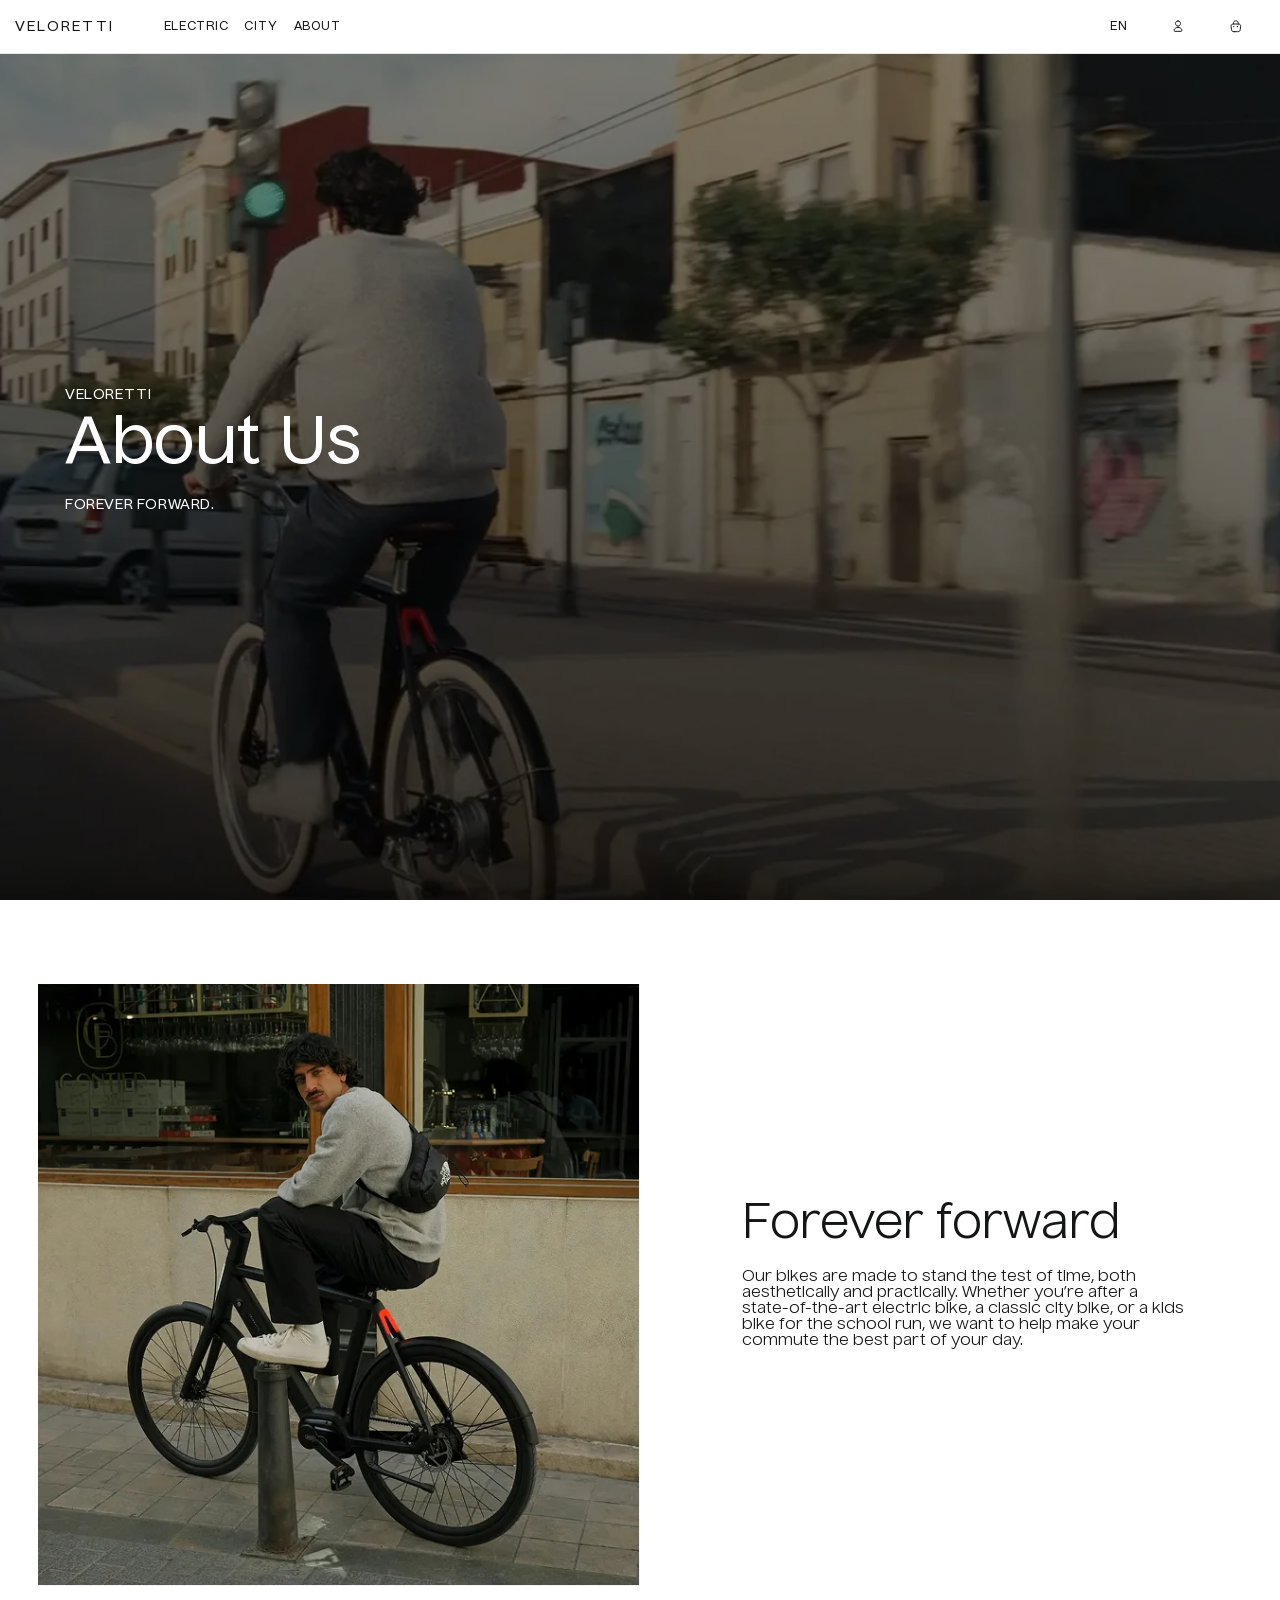
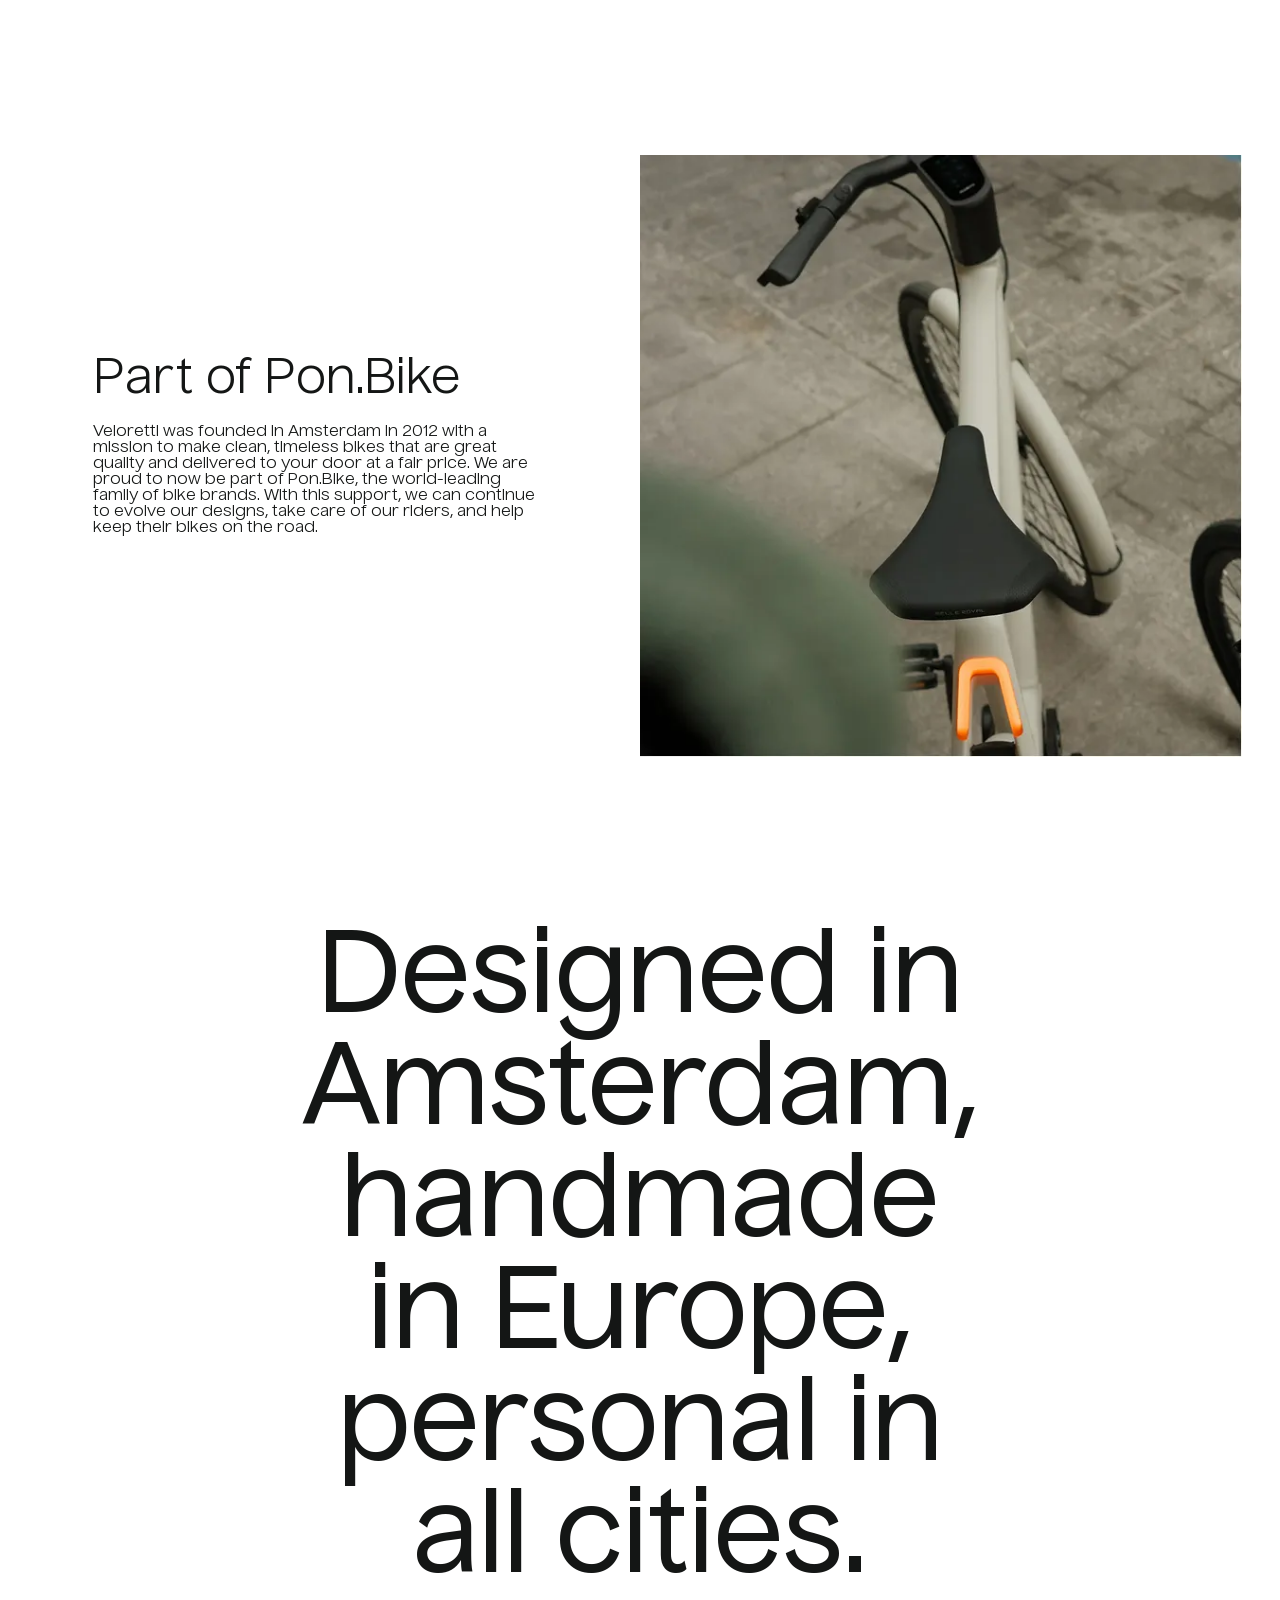
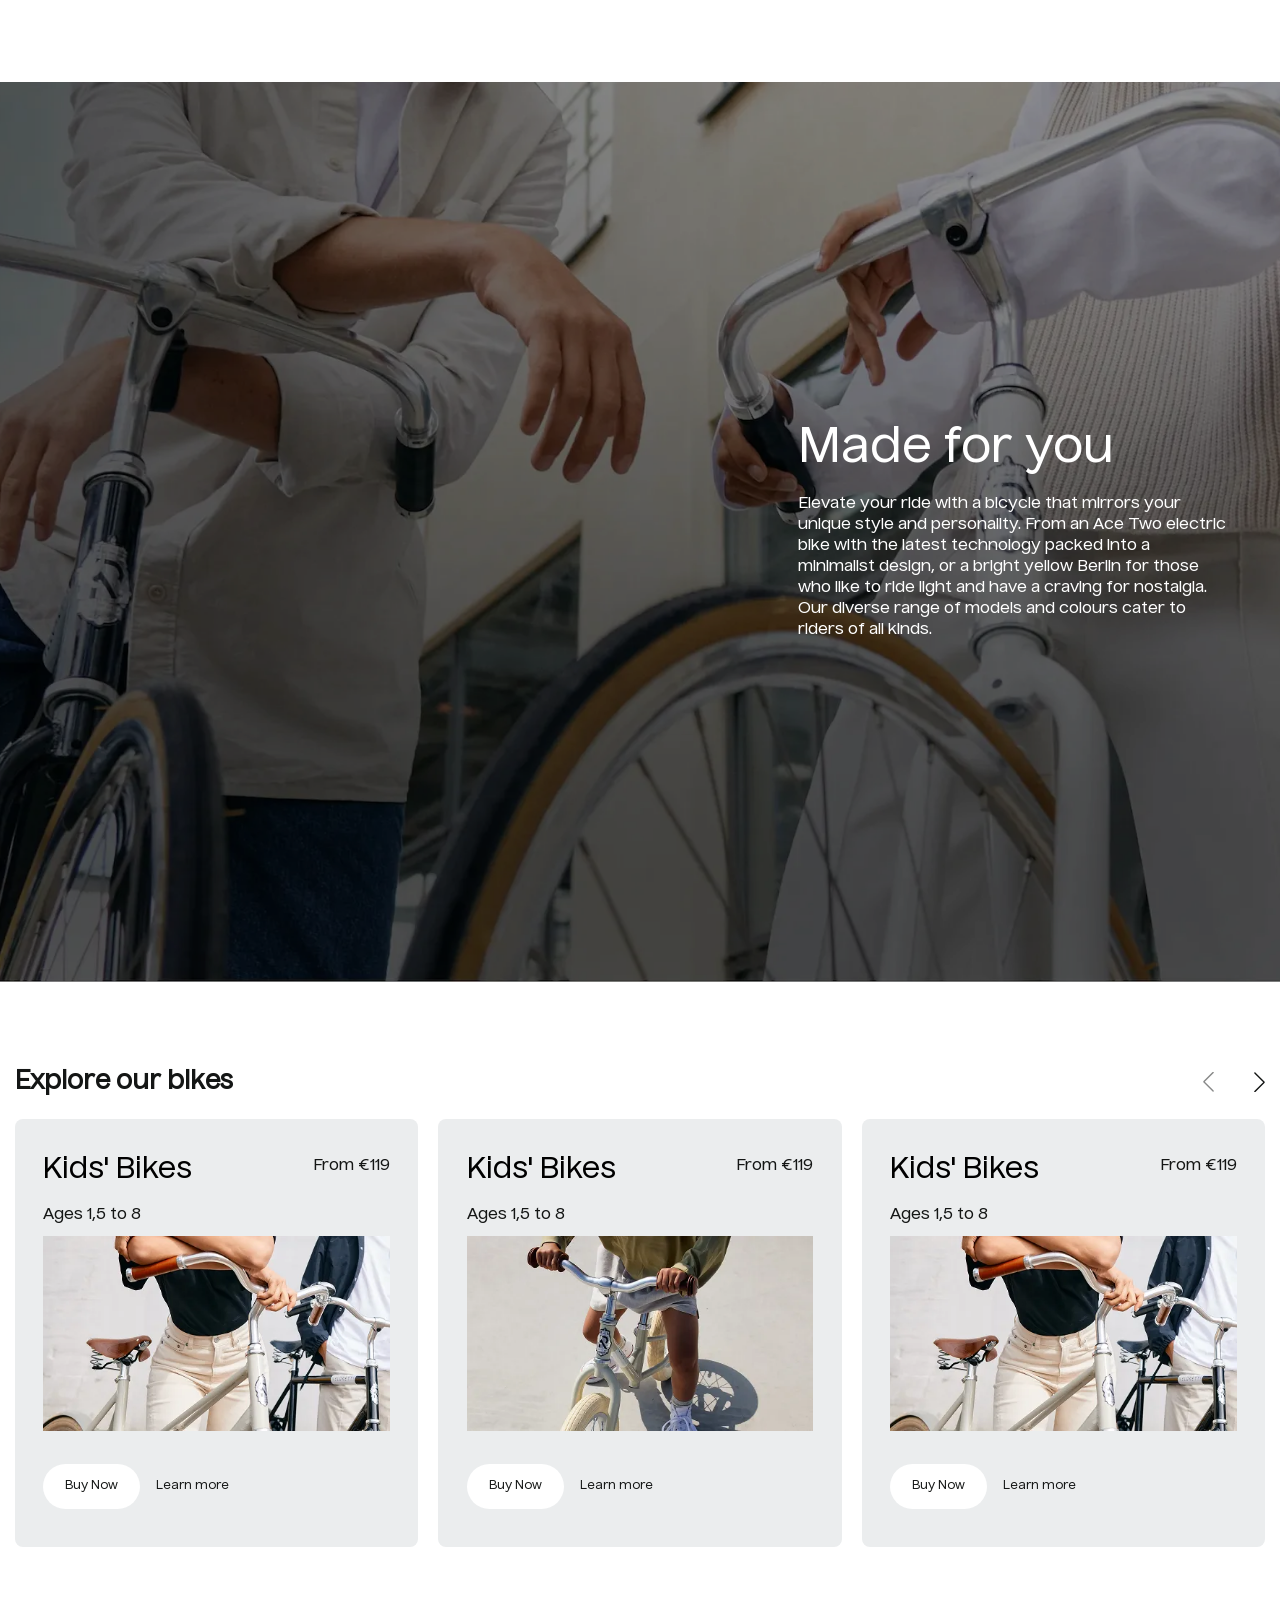
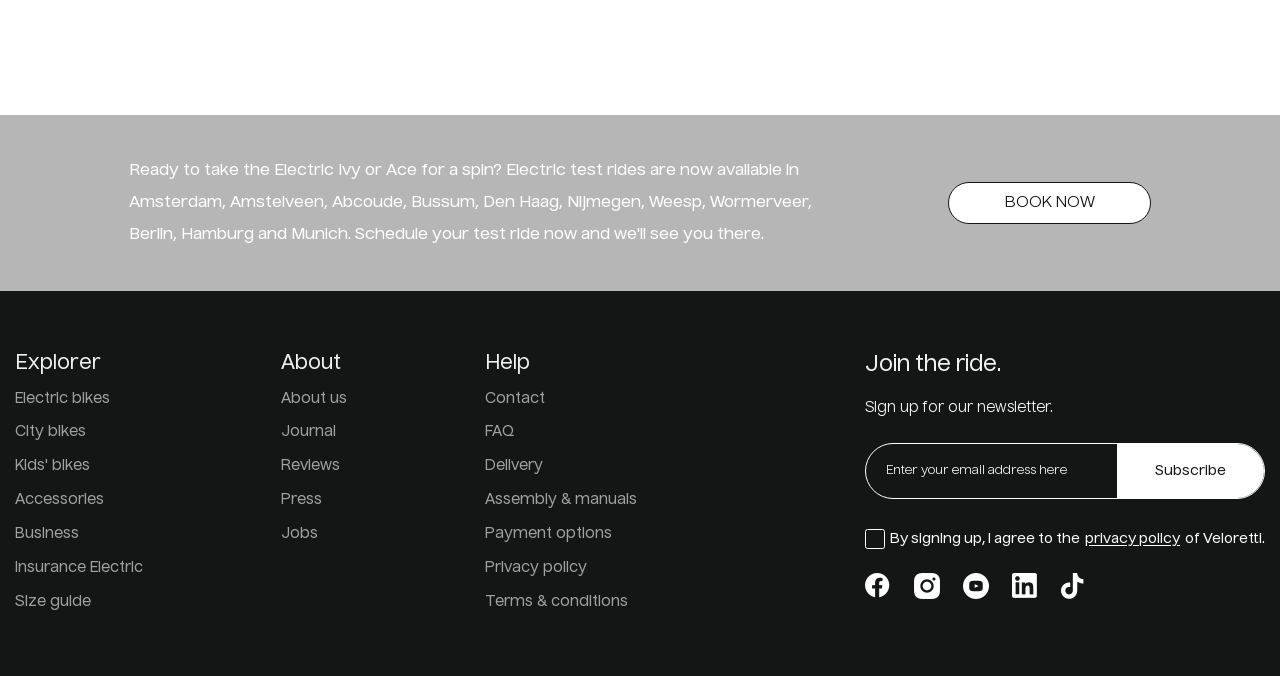
==== commit 586e4adb: "Update Veloretti site build" ====
--- a/about.html
+++ b/about.html
@@ -5,17 +5,31 @@
 		<meta name="viewport" content="width=device-width, initial-scale=1.0">
 		<link rel="preload" href="./assets/fonts/Nuckle-Regular.woff2" as="font" type="font/woff2" crossorigin="anonymous">
 		<link rel="preload" href="./assets/fonts/Nuckle-Medium.woff2" as="font" type="font/woff2" crossorigin="anonymous">
-		<link rel="shortcut icon" href="./assets/img/favicon.ico">
-		<title>about</title>
-		<script type="module" crossorigin="" src="./js/about.min.js?v=1783873690838"></script>
-		<link rel="modulepreload" crossorigin="" href="./js/main.min.js?v=1783873690838">
-		<link rel="modulepreload" crossorigin="" href="./js/scrollbar.min.js?v=1783873690838">
-		<link rel="modulepreload" crossorigin="" href="./js/explore.min.js?v=1783873690838">
-		<link rel="stylesheet" crossorigin="" href="./css/main.min.css?v=1783873690838">
-		<link rel="stylesheet" crossorigin="" href="./css/explore.min.css?v=1783873690838">
-		<link rel="stylesheet" crossorigin="" href="./css/about.min.css?v=1783873690838">
-		<link rel="stylesheet" crossorigin="" href="./css/hero.min.css?v=1783873690838">
-		<link rel="stylesheet" crossorigin="" href="./css/sectionbg.min.css?v=1783873690838">
+		<link rel="shortcut icon" href="assets/img/favicon.ico">
+		<meta name="keywords" content="veloretti, about, electric bikes, amsterdam, brand">
+		<meta name="description" content="The story behind Veloretti — Amsterdam-inspired design and timeless electric bikes, crafted for the modern rider.">
+		<title>About — Veloretti</title>
+		<meta name="robots" content="index, follow">
+		<meta name="theme-color" content="#141615">
+		<meta property="og:type" content="website">
+		<meta property="og:site_name" content="Veloretti">
+		<meta property="og:locale" content="en_US">
+		<meta property="og:title" content="About — Veloretti">
+		<meta property="og:description" content="The story behind Veloretti — Amsterdam-inspired design and timeless electric bikes, crafted for the modern rider.">
+		<meta property="og:image" content="./assets/img/about/aboutbg.jpg">
+		<meta name="twitter:card" content="summary_large_image">
+		<meta name="twitter:title" content="About — Veloretti">
+		<meta name="twitter:description" content="The story behind Veloretti — Amsterdam-inspired design and timeless electric bikes, crafted for the modern rider.">
+		<meta name="twitter:image" content="./assets/img/about/aboutbg.jpg">
+		<script type="module" crossorigin="" src="./js/about.min.js?v=1785756077982"></script>
+		<link rel="modulepreload" crossorigin="" href="./js/main.min.js?v=1785756077982">
+		<link rel="modulepreload" crossorigin="" href="./js/scrollbar.min.js?v=1785756077982">
+		<link rel="modulepreload" crossorigin="" href="./js/explore.min.js?v=1785756077982">
+		<link rel="stylesheet" crossorigin="" href="./css/main.min.css?v=1785756077982">
+		<link rel="stylesheet" crossorigin="" href="./css/explore.min.css?v=1785756077982">
+		<link rel="stylesheet" crossorigin="" href="./css/about.min.css?v=1785756077982">
+		<link rel="stylesheet" crossorigin="" href="./css/hero.min.css?v=1785756077982">
+		<link rel="stylesheet" crossorigin="" href="./css/sectionbg.min.css?v=1785756077982">
 	</head>
 	<body>
 		<div class="wrapper">
@@ -35,15 +49,6 @@
 									<a href="cities.html" class="menu__link">City</a>
 								</li>
 								<li class="menu__item">
-									<a href="#" class="menu__link">Kids</a>
-								</li>
-								<li class="menu__item">
-									<a href="#" class="menu__link">Accessories</a>
-								</li>
-								<li class="menu__item">
-									<a href="#" class="menu__link">Stores</a>
-								</li>
-								<li class="menu__item">
 									<a href="about.html" class="menu__link">About</a>
 								</li>
 							</ul>
@@ -56,8 +61,20 @@
 								<option value="ua">UA</option>
 							</select>
 						</div>
-						<button type="button" class="header__icon --icon-icon-user" aria-label="Account"></button>
-						<button type="button" class="header__icon --icon-icon-cart" aria-label="Cart"></button>
+						<button type="button" class="header__icon" aria-label="Account">
+							<svg width="18" height="13.1" viewbox="0 0 22 16" fill="none" xmlns="http://www.w3.org/2000/svg" aria-hidden="true">
+								<path d="M11 1.15C12.7122 1.15 14.1 2.5378 14.1 4.25C14.1 5.9622 12.7122 7.35 11 7.35C9.2878 7.35 7.9 5.9622 7.9 4.25C7.9 2.5378 9.2878 1.15 11 1.15Z" stroke="currentColor" stroke-width="1.2" stroke-linecap="round" stroke-linejoin="round"></path>
+								<path d="M11 8.85C13.1 8.85 14.9 10.15 15.8 12.05C16.1 12.65 15.6 13.85 15 13.85L7 13.85C6.4 13.85 5.9 12.65 6.2 12.05C7.1 10.15 8.9 8.85 11 8.85Z" stroke="currentColor" stroke-width="1.2" stroke-linecap="round" stroke-linejoin="round"></path>
+							</svg>
+						</button>
+						<button type="button" class="header__icon" aria-label="Cart">
+							<svg width="18" height="13.1" viewbox="0 0 22 16" fill="none" xmlns="http://www.w3.org/2000/svg" aria-hidden="true">
+								<path d="M7.83447 4.77447V4.1278C7.83447 2.6278 9.04141 1.15447 10.5418 1.01447C12.3289 0.841136 13.8358 2.2478 13.8358 4.00114V4.92114" stroke="currentColor" stroke-width="1.2" stroke-miterlimit="10" stroke-linecap="round" stroke-linejoin="round"></path>
+								<path d="M8.83474 14.2542H12.8356C15.5162 14.2542 15.9963 13.1809 16.1364 11.8742L16.6365 7.87424C16.8165 6.24756 16.3498 4.9209 13.5025 4.9209H8.16793C5.32061 4.9209 4.85384 6.24756 5.03388 7.87424L5.53399 11.8742C5.67402 13.1809 6.15413 14.2542 8.83474 14.2542Z" stroke="currentColor" stroke-width="1.2" stroke-miterlimit="10" stroke-linecap="round" stroke-linejoin="round"></path>
+								<path d="M12.7476 8.00049H12.7536" stroke="currentColor" stroke-width="1.6" stroke-linecap="round" stroke-linejoin="round"></path>
+								<path d="M8.12402 8.00049H8.13002" stroke="currentColor" stroke-width="1.6" stroke-linecap="round" stroke-linejoin="round"></path>
+							</svg>
+						</button>
 					</div>
 				</div>
 			</header>
@@ -252,7 +269,7 @@
 				</div>
 				<div class="footer__wrapper">
 					<div class="footer__container">
-						<div data-fls-spollers="992" class="footer__lists">
+						<div data-fls-spollers-one="" data-fls-spollers="992" class="footer__lists">
 							<details class="footer__column column-footer">
 								<summary class="column-footer__label">Explorer</summary>
 								<ul class="column-footer__list">
@@ -331,7 +348,7 @@
 							<h3 class="column-footer__subtitle">Sign up for our newsletter.</h3>
 							<form action="#" class="column-footer__form form">
 								<div class="form__inputs">
-									<input type="email" placeholder="Enter your email address here" class="form__input">
+									<input type="email" required placeholder="Enter your email address here" class="form__input">
 									<button type="submit" class="form__button">Subscribe</button>
 								</div>
 								<div class="form__checkbox-wrapper">
--- a/css/main.min.css
+++ b/css/main.min.css
@@ -1 +1 @@
-*{padding:0;margin:0;border:0}*,:after,:before{box-sizing:border-box}:after,:before{display:inline-block}body,html{height:100%}body{line-height:1;scrollbar-gutter:stable;-ms-text-size-adjust:100%;-moz-text-size-adjust:100%;-webkit-text-size-adjust:100%;-webkit-font-smoothing:antialiased;-moz-osx-font-smoothing:grayscale}button,input,textarea{font-family:inherit;font-size:inherit;line-height:inherit;color:inherit;background-color:transparent}input,textarea{width:100%}label{display:inline-block}button,option,select{cursor:pointer}a{display:inline-block;color:inherit;text-decoration:none}li{list-style:none}img{display:block;max-width:100%;height:auto}h1,h2,h3,h4,h5,h6{font-weight:inherit;font-size:inherit}address{font-style:normal}@font-face{font-family:Nuckle;font-display:swap;src:url(../assets/fonts/Nuckle-Regular.woff2) format("woff2");font-weight:400;font-style:normal}@font-face{font-family:Nuckle;font-display:swap;src:url(../assets/fonts/Nuckle-Medium.woff2) format("woff2");font-weight:500;font-style:normal}@font-face{font-family:iconfont;font-display:swap;src:url(../assets/fonts/iconfont.woff2?e458c62c4695ddb1419278becba3768a) format("woff2")}[class*="--icon-"]:before{font-family:iconfont}[class*="--icon-arrow"]:before{content:"\f101"}[class*="--icon-fb"]:before{content:"\f102"}[class*="--icon-icon-cart"]:before{content:"\f103"}[class*="--icon-icon-user"]:before{content:"\f104"}[class*="--icon-inn"]:before{content:"\f105"}[class*="--icon-inst"]:before{content:"\f106"}[class*="--icon-tik-tok"]:before{content:"\f107"}[class*="--icon-ytb"]:before{content:"\f108"}:root{--font-family:"Nuckle";--font-size:1rem;--main-color:#141615;--bg-gray-color:#b6b6b6;--gray-color:hsla(0,0%,100%,.6);--radio-gray-color:#606160;--muted-color:#c4c4c4;--white-color:#fff;--white-title-color:#f0f0f0;--beige-color:#ddd9cd;--border-color:rgba(20,22,21,.1);--slider-bg-color:#ebedee;--split-color:linear-gradient(90deg,#000 50%,#efe1cb 0)}body{background-color:var(--white-color);color:var(--main-color);font-family:var(--font-family);font-size:var(--font-size);min-width:20rem}[data-fls-scrolllock] body{overflow:hidden;touch-action:none;overscroll-behavior:none}.wrapper{min-height:100%;display:flex;flex-direction:column;overflow:clip}.wrapper>main{flex:1 1 auto}.wrapper>*{min-width:0}[class*=__container]{max-width:89.375rem;margin:0 auto;padding-left:.9375rem;padding-right:.9375rem}.sr-only{position:absolute;width:.0625rem;height:.0625rem;padding:0;margin:-.0625rem;overflow:hidden;clip:rect(0,0,0,0);white-space:nowrap;border:0}[data-fls-spollers] summary{list-style:none}[data-fls-spollers] summary::-webkit-details-marker,[data-fls-spollers] summary::marker{display:none}.spollers{display:grid;gap:.9375rem}.spollers__item{font-size:1.25rem}.spollers__title{width:100%;cursor:default;text-align:left;border:.0625rem solid #eee;padding-block:clamp(.625rem,.2176rem + 2.037vw,2rem);border-radius:.3125rem;position:relative;list-style:none}.spollers__title::-webkit-details-marker,.spollers__title::marker{display:none}.--spoller-init .spollers__title{cursor:pointer;padding-inline-start:1.25rem;padding-inline-end:3.125rem}.--spoller-init .spollers__title:after,.--spoller-init .spollers__title:before{content:"";position:absolute;right:.625rem;top:50%;background-color:var(--main-color);height:.125rem;width:clamp(.625rem,.5324rem + .463vw,.9375rem);transition:transform .5s ease 0s}.--spoller-init .spollers__title:before{transform:translate(-75%,-50%) rotate(40deg)}.--spoller-init .spollers__title:after{transform:translateY(-50%) rotate(-40deg)}.--spoller-init .spollers__title.--spoller-active:before{transform:translateX(-75%) rotate(-40deg)}.--spoller-init .spollers__title.--spoller-active:after{transform:rotate(40deg)}.spollers__body{padding:1.25rem;border-radius:.3125rem;border:.0625rem solid #eee}[data-fls-slider]{overflow:hidden}.swiper-wrapper{width:100%;height:100%;box-sizing:content-box;display:flex;position:relative}.swiper-initialized{touch-action:pan-y}.swiper-vertical .swiper-wrapper{flex-direction:column}.swiper-autoheight .swiper-wrapper{align-items:flex-start}.swiper-initialized .swiper-slide{flex-shrink:0}.swiper-android .swiper-slide,.swiper-android .swiper-wrapper{transform:translateZ(0)}.menu__list{display:flex;align-items:center;gap:0}.menu__link{display:inline-flex;align-items:center;padding:.96875rem .49375rem;font-size:.75rem;font-weight:591;letter-spacing:.0375rem;text-transform:uppercase;text-decoration:none;color:var(--main-color);white-space:nowrap;transition:opacity .2s}.icon-menu{display:none}.header{position:fixed;top:0;z-index:100;width:100%;background-color:var(--white-color);border-bottom:.0625rem solid var(--border-color);animation:headerSlideDown .6s cubic-bezier(.25,.46,.45,.94) both}.header__container{display:flex;align-items:center;min-height:3.125rem}.header__logo{position:relative;z-index:5;font-size:.875rem;font-weight:591;letter-spacing:.125rem;text-transform:uppercase;text-decoration:none;color:var(--main-color);flex-shrink:0;margin-right:2.625rem}.header__actions{display:flex;align-items:center;margin-left:auto}.header__lang-select{padding:1.25rem;font-family:var(--font-family);font-size:.75rem;font-weight:591;letter-spacing:.0375rem;text-transform:uppercase;color:var(--main-color);background:none;border:none;cursor:pointer;outline:none;appearance:none;-webkit-appearance:none;-moz-appearance:none}.header__lang-select option{color:var(--main-color);background:var(--white-color)}.header__icon{display:inline-flex;align-items:center;justify-content:center;padding:1.25rem;background:none;border:none;cursor:pointer;color:var(--main-color);font-size:1.125rem;transition:opacity .2s}@keyframes headerSlideDown{0%{opacity:0;transform:translateY(-100%)}to{opacity:1;transform:translateY(0)}}.footer{padding-top:clamp(2.5rem,1.5741rem + 4.6296vw,5.625rem)}.footer__banner{display:flex;justify-content:center;align-items:center;gap:clamp(2.5rem,-6.6213rem + 19.0275vw,8.125rem);padding-block:clamp(1.25rem,.8152rem + 2.1739vw,2.5rem);padding-inline:.9375rem;background-color:var(--bg-gray-color)}.footer__wrapper{background-color:var(--main-color)}.footer__container{padding-block:clamp(2.5rem,2.037rem + 2.3148vw,4.0625rem)}.footer__container,.footer__lists{display:flex;flex-direction:column}.footer__lists{padding-block:1.875rem;gap:.9375rem}.footer__lists summary{list-style:none}.footer__lists summary::-webkit-details-marker,.footer__lists summary::marker{display:none}.--spoller-init .footer__lists{display:block}.--spoller-init .footer__column{border-bottom:.0625rem solid hsla(0,0%,100%,.15)}.--spoller-init .footer__column:not(:last-child){margin-bottom:clamp(.9375rem,.58rem + .8929vw,1.5625rem);padding-bottom:clamp(.9375rem,.58rem + .8929vw,1.5625rem)}.banner-footer__text{max-width:43.0625rem;color:var(--white-color);font-size:1rem;font-weight:591;line-height:2}.column-footer{padding-top:1.875rem}.column-footer__label{margin-bottom:.9375rem;font-size:1.25rem;font-weight:500;color:var(--white-title-color)}.column-footer__label--label-form{margin-bottom:1.5625rem;font-size:1.375rem}.--spoller-init .column-footer__label{cursor:pointer;position:relative;padding-inline-end:3.125rem}.--spoller-init .column-footer__label:after,.--spoller-init .column-footer__label:before{content:"";position:absolute;right:.625rem;top:50%;background-color:var(--white-title-color);height:.125rem;width:clamp(.625rem,.5324rem + .463vw,.9375rem);transition:transform .5s ease 0s}.--spoller-init .column-footer__label:before{transform:translate(-75%,-50%) rotate(40deg)}.--spoller-init .column-footer__label:after{transform:translateY(-50%) rotate(-40deg)}.--spoller-init .column-footer__label.--spoller-active:before{transform:translateX(-75%) rotate(-40deg)}.--spoller-init .column-footer__label.--spoller-active:after{transform:rotate(40deg)}.column-footer__item{padding-block:1.25rem}.column-footer__link{color:var(--gray-color);font-size:clamp(.875rem,1.1964rem - .3571vw,1.125rem);font-weight:500;line-height:1.5}.column-footer__subtitle{font-size:clamp(.875rem,1.1425rem - .2972vw,1rem);margin-bottom:clamp(.9375rem,.6597rem + 1.3889vw,1.875rem);color:var(--white-color)}.form__inputs{display:flex;border:.0625rem solid var(--white-color);border-radius:clamp(.625rem,-4.3611rem + 10.4012vw,5rem);overflow:hidden;margin-bottom:1.875rem}.form__input{flex:1 1 auto;padding-block:1.25rem;padding-right:clamp(1.25rem,.6522rem + 2.9891vw,3.75rem) 0;padding-left:1.25rem;color:var(--white-color);font-size:.75rem}.form__input::placeholder{color:var(--white-color);opacity:1}.form__checkbox,.form__checkbox-wrapper{display:flex;justify-content:center}.form__checkbox{flex-wrap:wrap;margin-bottom:1.25rem}.form__checkbox .checkbox__text{color:var(--white-color);font-size:clamp(.75rem,.6905rem + .2976vw,.875rem);font-weight:500;line-height:1.5;overflow-wrap:break-word;word-break:break-word}.form__checkbox .checkbox__text:before{border-color:var(--white-color);border-radius:.15625rem}.form__checkbox .checkbox__text:after{background-color:var(--white-color);border-radius:.0625rem}.form__checkbox .checkbox__link{text-decoration:underline;text-underline-offset:.125rem}.form__button{flex-shrink:0;padding-inline:clamp(1.25rem,.8696rem + 1.9022vw,2.5rem);min-height:3.125rem;color:var(--main-color);font-size:.875rem;font-weight:500;background-color:var(--white-color)}.social{display:flex;justify-content:center;gap:1.4375rem}.social__link{font-size:1.625rem;color:var(--white-color);transition:color .5s,scale .5s}.checkbox{display:inline-block;position:relative;flex-wrap:wrap}.checkbox:not(:last-child){margin-bottom:.3125rem}.checkbox__input{position:absolute;width:0;height:0;opacity:0}.checkbox__input:focus-visible+.checkbox__text{outline:.0625rem solid #000}.checkbox__input:checked+.checkbox__text:after{transform:scale(1)}.checkbox__text{cursor:pointer;position:relative;gap:.3125rem;display:inline-flex;justify-content:center;align-items:center;flex-wrap:wrap}.checkbox__text:before{content:"";border-radius:.1875rem;align-self:flex-start;flex:0 0 1.25rem;width:1.25rem;height:1.25rem;border:.0625rem solid #a7a9ac}.checkbox__text:after{content:"";transition:all .3s ease 0s;transform:scale(0);width:.625rem;height:.625rem;border-radius:.1875rem;background-color:#7a956b;position:absolute;left:.3125rem;top:.3125rem}.button{padding:.875rem 3.75rem;padding-block:.75rem;padding-inline:clamp(1.25rem,.5093rem + 3.7037vw,3.75rem);color:var(--main-color);background-color:var(--white-color);border:.0625rem solid var(--main-color);border-radius:3.75rem;transition:background-color .5s,color .5s}.button--fw{width:100%}@media (width <= 48em){.footer__banner{flex-direction:column}.column-footer__label,.column-footer__subtitle{text-align:center}.form__inputs{flex-direction:column}}@media (max-width:48em) and (any-hover:none){.icon-menu{cursor:default}}@media (max-width:48em){.menu__body{height:100svh;overflow:auto;padding:3.125rem .9375rem 1.875rem}.menu__body,.menu__body:before{position:fixed;width:100%;left:-100%;top:0;transition:left .3s}.menu__body:before{content:"";height:4.375rem;z-index:2}[data-fls-menu-open] .menu__body,[data-fls-menu-open] .menu__body:before{left:0}.menu__list{flex-direction:column}.menu__link{padding:.9375rem;font-size:1rem}.icon-menu{display:block;position:relative;width:1.875rem;height:1.125rem;z-index:5}.icon-menu span,.icon-menu:after,.icon-menu:before{content:"";transition:all .3s ease 0s;right:0;position:absolute;width:100%;height:.125rem;background-color:var(--main-color)}.icon-menu:before{top:0}.icon-menu:after{bottom:0}.icon-menu span{top:calc(50% - .0625rem)}[data-fls-menu-open] .icon-menu span{width:0}[data-fls-menu-open] .icon-menu:before{top:calc(50% - .0625rem);transform:rotate(-45deg)}[data-fls-menu-open] .icon-menu:after{bottom:calc(50% - .0625rem);transform:rotate(45deg)}.header__container{justify-content:space-between}.header__actions{display:none}.header .menu__icon{position:relative;z-index:5}.header .menu__body{background-color:var(--white-color)}.header .menu__list{flex-direction:column;align-items:center;padding-top:1.875rem}}@media (width <= 30em){.button{width:100%;text-align:center}}@media (width >= 30em){.footer__container{justify-content:space-evenly;gap:1.875rem}.column-footer__item:not(:last-child){margin-bottom:.75rem}}@media (width >= 62em){.footer__container{flex-direction:row;justify-content:space-between;gap:2.5rem}.footer__lists{flex-direction:row;gap:clamp(2.5rem,.463rem + 10.1852vw,9.375rem);padding-block:0}.column-footer{padding-top:0}.column-footer__item{padding-block:0}.social{justify-content:start}}@media (any-hover:hover){.header__icon:hover,.menu__link:hover{opacity:.6}.form__checkbox .checkbox__link:hover{text-decoration:none}.button:hover{background-color:var(--muted-color);color:var(--white-title-color)}}@media (any-hover:hover),(pointer:fine){html:not([data-fls-touch]) .social__link:hover{color:var(--bggray-color)}}@media (prefers-reduced-motion:reduce){.header{animation:none;opacity:1;transform:none}}+*{padding:0;margin:0;border:0}*,:after,:before{box-sizing:border-box}:after,:before{display:inline-block}body,html{height:100%}body{line-height:1;scrollbar-gutter:stable;-ms-text-size-adjust:100%;-moz-text-size-adjust:100%;-webkit-text-size-adjust:100%;-webkit-font-smoothing:antialiased;-moz-osx-font-smoothing:grayscale}button,input,textarea{font-family:inherit;font-size:inherit;line-height:inherit;color:inherit;background-color:transparent}input,textarea{width:100%}label{display:inline-block}button,option,select{cursor:pointer}a{display:inline-block;color:inherit;text-decoration:none}li{list-style:none}img{display:block;max-width:100%;height:auto}h1,h2,h3,h4,h5,h6{font-weight:inherit;font-size:inherit}address{font-style:normal}@font-face{font-family:Nuckle;font-display:swap;src:url(../assets/fonts/Nuckle-Regular.woff2) format("woff2");font-weight:400;font-style:normal}@font-face{font-family:Nuckle;font-display:swap;src:url(../assets/fonts/Nuckle-Medium.woff2) format("woff2");font-weight:500;font-style:normal}@font-face{font-family:iconfont;font-display:swap;src:url(../assets/fonts/iconfont.woff2?e458c62c4695ddb1419278becba3768a) format("woff2")}[class*="--icon-"]:before{font-family:iconfont}[class*="--icon-arrow"]:before{content:"\f101"}[class*="--icon-fb"]:before{content:"\f102"}[class*="--icon-icon-cart"]:before{content:"\f103"}[class*="--icon-icon-user"]:before{content:"\f104"}[class*="--icon-inn"]:before{content:"\f105"}[class*="--icon-inst"]:before{content:"\f106"}[class*="--icon-tik-tok"]:before{content:"\f107"}[class*="--icon-ytb"]:before{content:"\f108"}:root{--font-family:"Nuckle";--font-size:1rem;--main-color:#141615;--bg-gray-color:#b6b6b6;--gray-color:hsla(0,0%,100%,.6);--radio-gray-color:#606160;--muted-color:#c4c4c4;--white-color:#fff;--white-title-color:#f0f0f0;--beige-color:#ddd9cd;--border-color:rgba(20,22,21,.1);--slider-bg-color:#ebedee;--split-color:linear-gradient(90deg,#000 50%,#efe1cb 0)}body{background-color:var(--white-color);color:var(--main-color);font-family:var(--font-family);font-size:var(--font-size);min-width:20rem}[data-fls-scrolllock] body{overflow:hidden;touch-action:none;overscroll-behavior:none}.wrapper{min-height:100%;display:flex;flex-direction:column;overflow:clip}.wrapper>main{flex:1 1 auto}.wrapper>*{min-width:0}[class*=__container]{max-width:89.375rem;margin:0 auto;padding-left:.9375rem;padding-right:.9375rem}.sr-only{position:absolute;width:.0625rem;height:.0625rem;padding:0;margin:-.0625rem;overflow:hidden;clip:rect(0,0,0,0);white-space:nowrap;border:0}[data-fls-spollers] summary{list-style:none}[data-fls-spollers] summary::-webkit-details-marker,[data-fls-spollers] summary::marker{display:none}.spollers{display:grid;gap:.9375rem}.spollers__item{font-size:1.25rem}.spollers__title{width:100%;cursor:default;text-align:left;border:.0625rem solid #eee;padding-block:clamp(.625rem,.2176rem + 2.037vw,2rem);border-radius:.3125rem;position:relative;list-style:none}.spollers__title::-webkit-details-marker,.spollers__title::marker{display:none}.--spoller-init .spollers__title{cursor:pointer;padding-inline-start:1.25rem;padding-inline-end:3.125rem}.--spoller-init .spollers__title:after,.--spoller-init .spollers__title:before{content:"";position:absolute;right:.625rem;top:50%;background-color:var(--main-color);height:.125rem;width:clamp(.625rem,.5324rem + .463vw,.9375rem);transition:transform .5s ease 0s}.--spoller-init .spollers__title:before{transform:translate(-75%,-50%) rotate(40deg)}.--spoller-init .spollers__title:after{transform:translateY(-50%) rotate(-40deg)}.--spoller-init .spollers__title.--spoller-active:before{transform:translateX(-75%) rotate(-40deg)}.--spoller-init .spollers__title.--spoller-active:after{transform:rotate(40deg)}.spollers__body{padding:1.25rem;border-radius:.3125rem;border:.0625rem solid #eee}[data-fls-slider]{overflow:hidden}.swiper-wrapper{width:100%;height:100%;box-sizing:content-box;display:flex;position:relative}.swiper-initialized{touch-action:pan-y}.swiper-vertical .swiper-wrapper{flex-direction:column}.swiper-autoheight .swiper-wrapper{align-items:flex-start}.swiper-initialized .swiper-slide{flex-shrink:0}.swiper-android .swiper-slide,.swiper-android .swiper-wrapper{transform:translateZ(0)}.menu__list{display:flex;align-items:center;gap:0}.menu__link{display:inline-flex;align-items:center;padding:.96875rem .49375rem;font-size:.75rem;font-weight:591;letter-spacing:.0375rem;text-transform:uppercase;text-decoration:none;color:var(--main-color);white-space:nowrap;transition:opacity .2s}.icon-menu{display:none}.header{position:fixed;top:0;z-index:100;width:100%;background-color:var(--white-color);border-bottom:.0625rem solid var(--border-color);animation:headerSlideDown .6s cubic-bezier(.25,.46,.45,.94) both}.header__container{display:flex;align-items:center;min-height:3.125rem}.header__logo{position:relative;z-index:5;font-size:.875rem;font-weight:591;letter-spacing:.125rem;text-transform:uppercase;text-decoration:none;color:var(--main-color);flex-shrink:0;margin-right:2.625rem}.header__actions{display:flex;align-items:center;margin-left:auto}.header__lang-select{padding-block:1.25rem;padding-inline:clamp(.3125rem,-.3345rem + 2.1127vw,1.25rem);font-family:var(--font-family);font-size:.75rem;font-weight:500;letter-spacing:.0375rem;text-transform:uppercase;color:var(--main-color);background:none;border:none;cursor:pointer;outline:none;appearance:none;-webkit-appearance:none;-moz-appearance:none}.header__lang-select option{color:var(--main-color);background:var(--white-color)}.header__icon{display:inline-flex;align-items:center;justify-content:center;padding-block:1.25rem;padding-inline:clamp(.3125rem,-.3345rem + 2.1127vw,1.25rem);background:none;border:none;cursor:pointer;color:var(--main-color);font-size:1.125rem;transition:opacity .2s}@keyframes headerSlideDown{0%{opacity:0;transform:translateY(-100%)}to{opacity:1;transform:translateY(0)}}.footer{padding-top:clamp(2.5rem,1.5741rem + 4.6296vw,5.625rem)}.footer__banner{display:flex;justify-content:center;align-items:center;gap:clamp(2.5rem,-6.6213rem + 19.0275vw,8.125rem);padding-block:clamp(1.25rem,.8152rem + 2.1739vw,2.5rem);padding-inline:.9375rem;background-color:var(--bg-gray-color)}.footer__wrapper{background-color:var(--main-color)}.footer__container{padding-block:clamp(2.5rem,2.037rem + 2.3148vw,4.0625rem)}.footer__container,.footer__lists{display:flex;flex-direction:column}.footer__lists{padding-block:1.875rem;gap:.9375rem}.footer__lists summary{list-style:none}.footer__lists summary::-webkit-details-marker,.footer__lists summary::marker{display:none}.--spoller-init .footer__lists{display:block}.--spoller-init .footer__column{border-bottom:.0625rem solid hsla(0,0%,100%,.15)}.--spoller-init .footer__column:not(:last-child){margin-bottom:clamp(.9375rem,.58rem + .8929vw,1.5625rem);padding-bottom:clamp(.9375rem,.58rem + .8929vw,1.5625rem)}.banner-footer__text{max-width:43.0625rem;color:var(--white-color);font-size:1rem;font-weight:591;line-height:2}.column-footer{padding-top:1.875rem}.column-footer__label{margin-bottom:.9375rem;font-size:1.25rem;font-weight:500;color:var(--white-title-color)}.column-footer__label--label-form{margin-bottom:1.5625rem;font-size:1.375rem}.--spoller-init .column-footer__label{cursor:pointer;position:relative;padding-inline-end:3.125rem}.--spoller-init .column-footer__label:after,.--spoller-init .column-footer__label:before{content:"";position:absolute;right:.625rem;top:50%;background-color:var(--white-title-color);height:.125rem;width:clamp(.625rem,.5324rem + .463vw,.9375rem);transition:transform .5s ease 0s}.--spoller-init .column-footer__label:before{transform:translate(-75%,-50%) rotate(40deg)}.--spoller-init .column-footer__label:after{transform:translateY(-50%) rotate(-40deg)}.--spoller-init .column-footer__label.--spoller-active:before{transform:translateX(-75%) rotate(-40deg)}.--spoller-init .column-footer__label.--spoller-active:after{transform:rotate(40deg)}.column-footer__item{padding-block:1.25rem}.column-footer__link{color:var(--gray-color);font-size:clamp(.875rem,1.1964rem - .3571vw,1.125rem);font-weight:500;line-height:1.5;transition:color .5s}.column-footer__subtitle{font-size:clamp(.875rem,1.1425rem - .2972vw,1rem);margin-bottom:clamp(.9375rem,.6597rem + 1.3889vw,1.875rem);color:var(--white-color)}.form__inputs{display:flex;border:.0625rem solid var(--white-color);border-radius:clamp(.625rem,-4.3611rem + 10.4012vw,5rem);overflow:hidden;margin-bottom:1.875rem}.form__input{flex:1 1 auto;padding-block:1.25rem;padding-right:clamp(1.25rem,.6522rem + 2.9891vw,3.75rem) 0;padding-left:1.25rem;color:var(--white-color);font-size:.75rem}.form__input::placeholder{color:var(--white-color);opacity:1}.form__checkbox,.form__checkbox-wrapper{display:flex;justify-content:center}.form__checkbox{flex-wrap:wrap;margin-bottom:1.25rem}.form__checkbox .checkbox__text{color:var(--white-color);font-size:clamp(.75rem,.6905rem + .2976vw,.875rem);font-weight:500;line-height:1.5;overflow-wrap:break-word;word-break:break-word}.form__checkbox .checkbox__text:before{border-color:var(--white-color);border-radius:.15625rem}.form__checkbox .checkbox__text:after{background-color:var(--white-color);border-radius:.0625rem}.form__checkbox .checkbox__link{text-decoration:underline;text-underline-offset:.125rem}.form__button{flex-shrink:0;padding-inline:clamp(1.25rem,.8696rem + 1.9022vw,2.5rem);min-height:3.125rem;color:var(--main-color);font-size:.875rem;font-weight:500;background-color:var(--white-color);transition:background-color .5s,color .5s}.social{display:flex;justify-content:center;gap:1.4375rem}.social__link{font-size:1.625rem;color:var(--white-color);transition:color .5s,scale .5s}.checkbox{display:inline-block;position:relative;flex-wrap:wrap}.checkbox:not(:last-child){margin-bottom:.3125rem}.checkbox__input{position:absolute;width:0;height:0;opacity:0}.checkbox__input:focus-visible+.checkbox__text{outline:.0625rem solid #000}.checkbox__input:checked+.checkbox__text:after{transform:scale(1)}.checkbox__text{cursor:pointer;position:relative;gap:.3125rem;display:inline-flex;justify-content:center;align-items:center;flex-wrap:wrap}.checkbox__text:before{content:"";border-radius:.1875rem;align-self:flex-start;flex:0 0 1.25rem;width:1.25rem;height:1.25rem;border:.0625rem solid #a7a9ac}.checkbox__text:after{content:"";transition:all .3s ease 0s;transform:scale(0);width:.625rem;height:.625rem;border-radius:.1875rem;background-color:#7a956b;position:absolute;left:.3125rem;top:.3125rem}.button{padding:.875rem 3.75rem;padding-block:.75rem;padding-inline:clamp(1.25rem,.5093rem + 3.7037vw,3.75rem);color:var(--main-color);background-color:var(--white-color);border:.0625rem solid var(--main-color);border-radius:3.75rem;transition:background-color .5s,color .5s}.button--fw{width:100%}@media (width <= 48em){.footer__banner{flex-direction:column}.column-footer__label,.column-footer__subtitle{text-align:center}.form__inputs{flex-direction:column}}@media (max-width:48em) and (any-hover:none){.icon-menu{cursor:default}}@media (max-width:48em){.menu__body{height:100svh;overflow:auto;padding:3.125rem .9375rem 1.875rem}.menu__body,.menu__body:before{position:fixed;width:100%;left:-100%;top:0;transition:left .3s}.menu__body:before{content:"";height:4.375rem;z-index:2}[data-fls-menu-open] .menu__body,[data-fls-menu-open] .menu__body:before{left:0}.menu__list{flex-direction:column}.menu__link{padding:.9375rem;font-size:1rem}.icon-menu{display:block;position:relative;width:1.875rem;height:1.125rem;z-index:5}.icon-menu span,.icon-menu:after,.icon-menu:before{content:"";transition:all .3s ease 0s;right:0;position:absolute;width:100%;height:.125rem;background-color:var(--main-color)}.icon-menu:before{top:0}.icon-menu:after{bottom:0}.icon-menu span{top:calc(50% - .0625rem)}[data-fls-menu-open] .icon-menu span{width:0}[data-fls-menu-open] .icon-menu:before{top:calc(50% - .0625rem);transform:rotate(-45deg)}[data-fls-menu-open] .icon-menu:after{bottom:calc(50% - .0625rem);transform:rotate(45deg)}.header__container{gap:.5rem}.header__logo{margin-right:auto}.header__menu{order:3}.header__actions{display:flex;align-items:center;order:2;margin-left:0}.header .menu__icon,.header__icon{position:relative;z-index:5}.header .menu__body{background-color:var(--white-color)}.header .menu__list{flex-direction:column;align-items:center;padding-top:1.875rem}}@media (width <= 30em){.button{width:100%;text-align:center}}@media (width >= 30em){.footer__container{justify-content:space-evenly;gap:1.875rem}.column-footer__item:not(:last-child){margin-bottom:.75rem}}@media (width >= 62em){.footer__container{flex-direction:row;justify-content:space-between;gap:2.5rem}.footer__lists{flex-direction:row;gap:clamp(2.5rem,.463rem + 10.1852vw,9.375rem);padding-block:0}.column-footer{padding-top:0}.column-footer__item{padding-block:0}.social{justify-content:start}}@media (any-hover:hover){.header__icon:hover,.menu__link:hover{opacity:.6}.form__checkbox .checkbox__link:hover{text-decoration:none}.button:hover{background-color:var(--muted-color);color:var(--white-title-color)}}@media (any-hover:hover),(pointer:fine){html:not([data-fls-touch]) .column-footer__link:hover{color:var(--beige-color)}html:not([data-fls-touch]) .form__button:hover{color:var(--white-color);background-color:var(--main-color)}html:not([data-fls-touch]) .social__link:hover{color:var(--bggray-color)}}@media (prefers-reduced-motion:reduce){.header{animation:none;opacity:1;transform:none}}
--- a/css/hero.min.css
+++ b/css/hero.min.css
@@ -1 +1 @@
-.hero{position:relative;min-height:100svh;display:flex;align-items:center;overflow:hidden}.hero__container{position:relative;z-index:2;margin-left:clamp(1.25rem,.5978rem + 3.2609vw,3.125rem)}.hero__subtitle{display:inline-block;margin-bottom:.625rem;font-size:.875rem;line-height:1.07;text-transform:uppercase;animation:heroFadeUp .8s cubic-bezier(.25,.46,.45,.94) .2s both}.hero__subtitle,.hero__title{font-weight:500;letter-spacing:.0375rem;color:var(--white-color)}.hero__title{margin-bottom:1.25rem;font-size:clamp(1.875rem,1.1343rem + 3.7037vw,4.375rem);text-transform:capitalize;animation:heroFadeUp .9s cubic-bezier(.25,.46,.45,.94) .5s both}.hero__text{font-size:.875rem;font-weight:500;line-height:1.07;letter-spacing:.0375rem;text-transform:uppercase;color:var(--white-color);animation:heroFadeUp .8s cubic-bezier(.25,.46,.45,.94) .8s both}.hero__bg,.hero__bg:after{position:absolute;inset:0}.hero__bg:after{content:"";background:rgba(0,0,0,.4);z-index:1}.hero__bg img{width:100%;height:100%;object-fit:cover;object-position:80% center;will-change:transform;animation:heroBgZoom 2.5s cubic-bezier(.25,.46,.45,.94) both}@keyframes heroFadeUp{0%{opacity:0;transform:translateY(1.25rem)}to{opacity:1;transform:translateY(0)}}@keyframes heroBgZoom{0%{transform:scale(1.08)}to{transform:scale(1)}}@media (prefers-reduced-motion:reduce){.hero__bg img,.hero__subtitle,.hero__text,.hero__title{animation:none;opacity:1;transform:none}}+.hero{position:relative;min-height:100svh;display:flex;align-items:center;overflow:hidden}.hero__container{position:relative;z-index:2;margin-left:clamp(1.25rem,.5978rem + 3.2609vw,3.125rem)}.hero__subtitle{display:inline-block;margin-bottom:.625rem;font-size:.875rem;line-height:1.07;text-transform:uppercase;animation:heroFadeUp .8s cubic-bezier(.25,.46,.45,.94) .2s both}.hero__subtitle,.hero__title{font-weight:500;letter-spacing:.0375rem;color:var(--white-color)}.hero__title{margin-bottom:1.25rem;font-size:clamp(1.875rem,1.1343rem + 3.7037vw,4.375rem);text-transform:capitalize;animation:heroFadeUp .9s cubic-bezier(.25,.46,.45,.94) .5s both}.hero__text{font-size:.875rem;font-weight:500;line-height:1.07;letter-spacing:.0375rem;text-transform:uppercase;color:var(--white-color);animation:heroFadeUp .8s cubic-bezier(.25,.46,.45,.94) .8s both}.hero__bg,.hero__bg:after{position:absolute;inset:0}.hero__bg:after{content:"";background:rgba(0,0,0,.4);z-index:1}.hero__bg img{width:100%;height:100%;object-fit:cover;object-position:85% center;will-change:transform;animation:heroBgZoom 2.5s cubic-bezier(.25,.46,.45,.94) both}@keyframes heroFadeUp{0%{opacity:0;transform:translateY(1.25rem)}to{opacity:1;transform:translateY(0)}}@keyframes heroBgZoom{0%{transform:scale(1.08)}to{transform:scale(1)}}@media (prefers-reduced-motion:reduce){.hero__bg img,.hero__subtitle,.hero__text,.hero__title{animation:none;opacity:1;transform:none}}
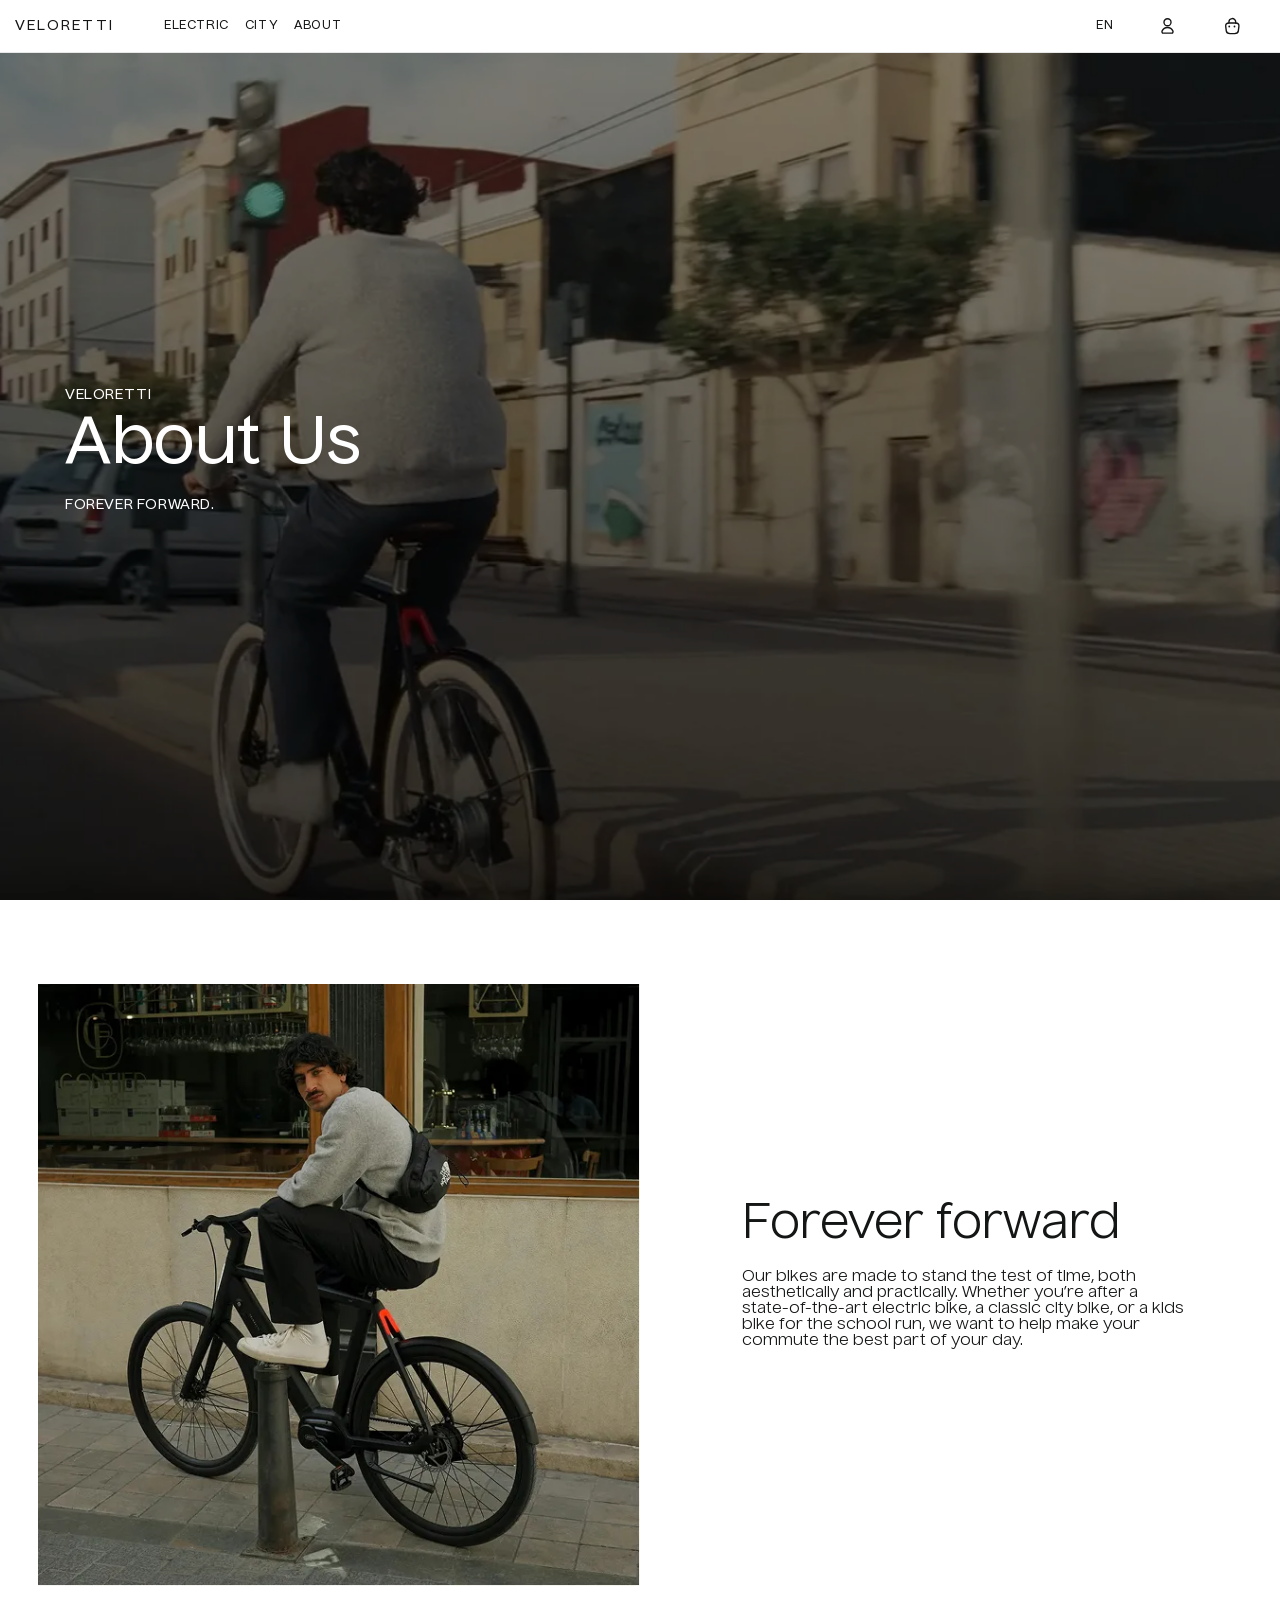
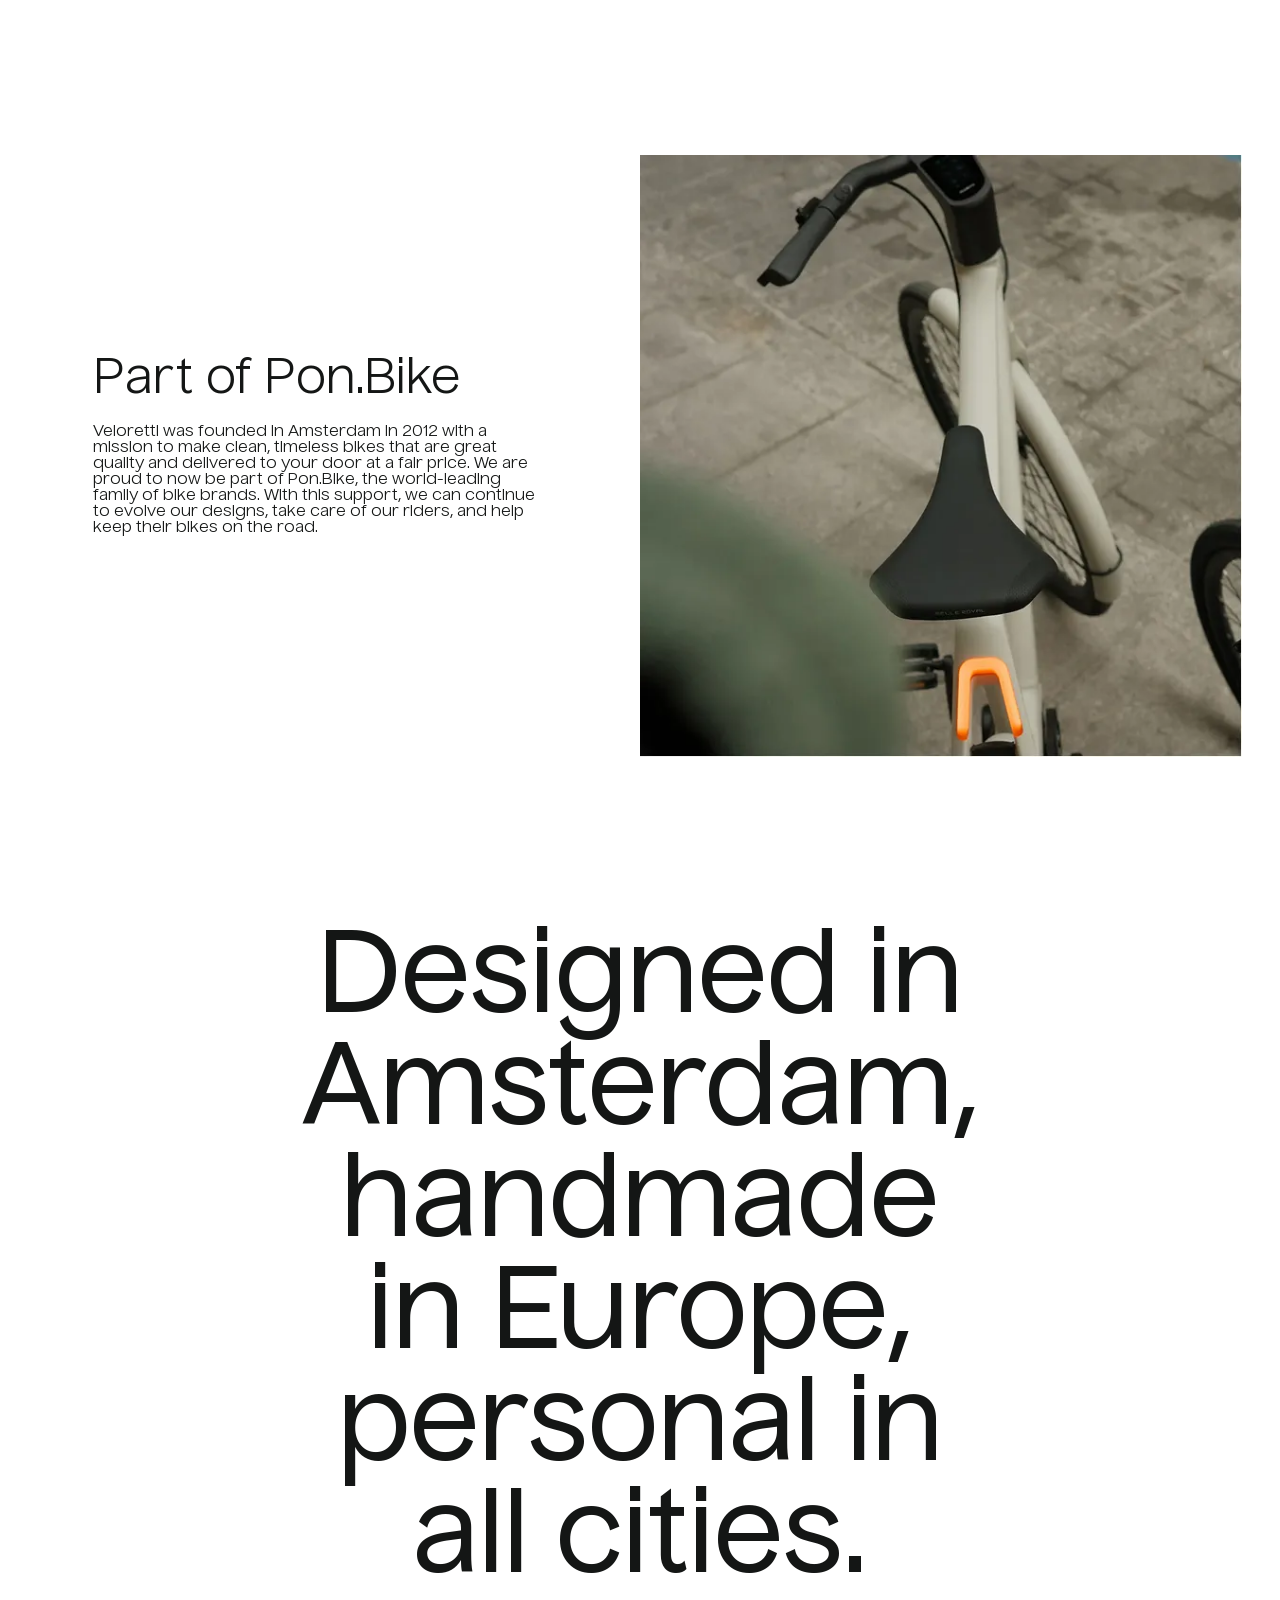
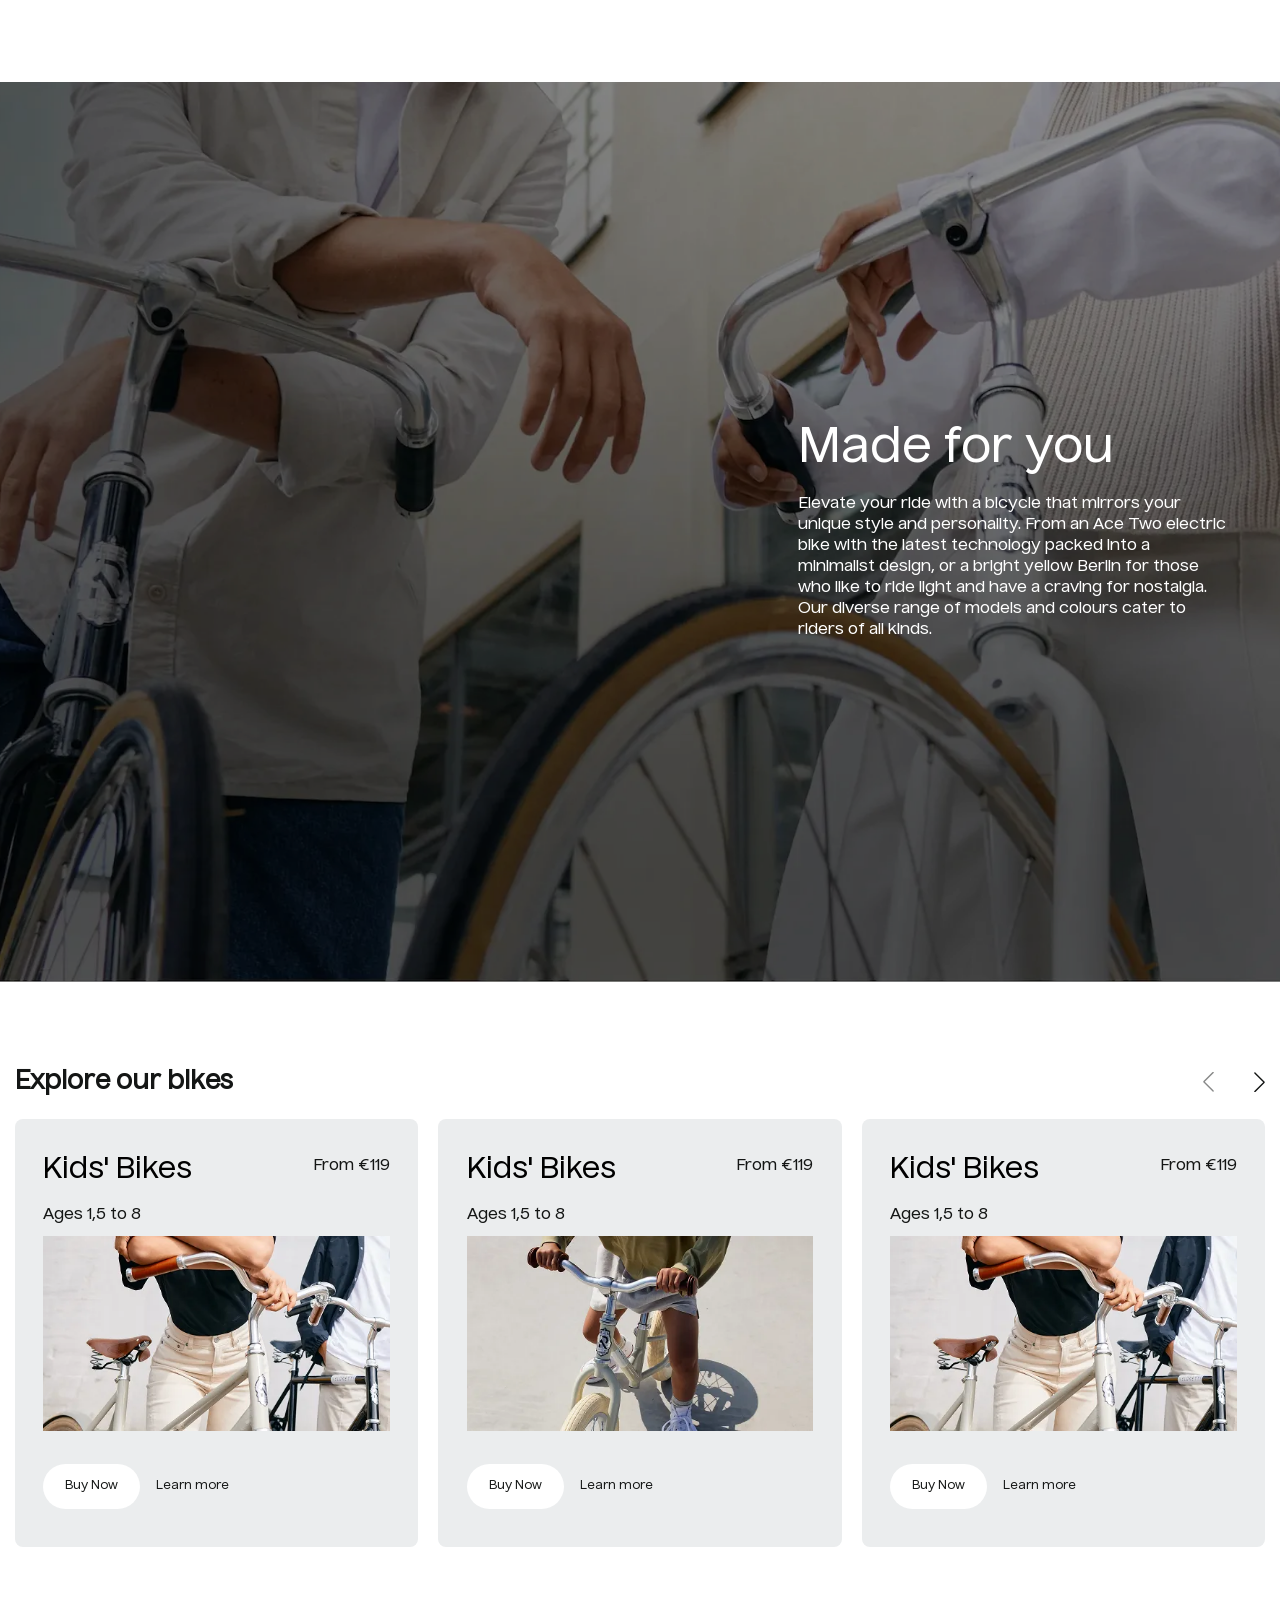
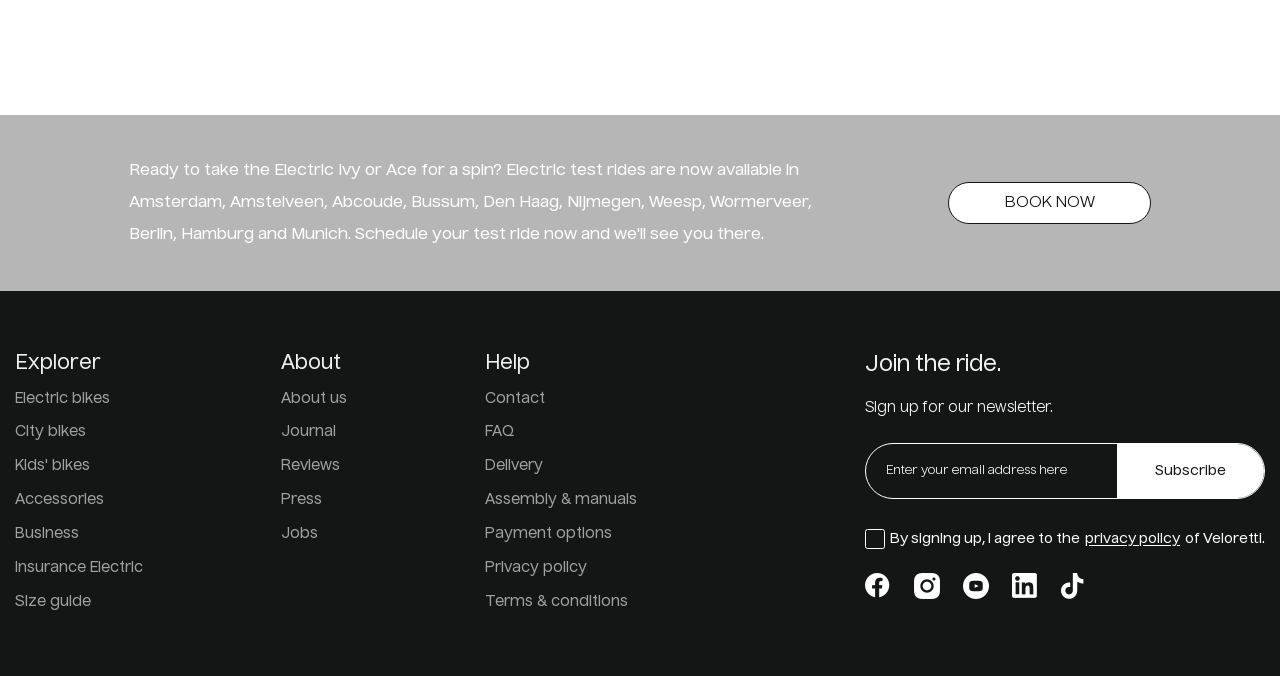
==== commit e19d96b4: "Project completed - final commit" ====
--- a/about.html
+++ b/about.html
@@ -5,7 +5,6 @@
 		<meta name="viewport" content="width=device-width, initial-scale=1.0">
 		<link rel="preload" href="./assets/fonts/Nuckle-Regular.woff2" as="font" type="font/woff2" crossorigin="anonymous">
 		<link rel="preload" href="./assets/fonts/Nuckle-Medium.woff2" as="font" type="font/woff2" crossorigin="anonymous">
-		<link rel="shortcut icon" href="assets/img/favicon.ico">
 		<meta name="keywords" content="veloretti, about, electric bikes, amsterdam, brand">
 		<meta name="description" content="The story behind Veloretti — Amsterdam-inspired design and timeless electric bikes, crafted for the modern rider.">
 		<title>About — Veloretti</title>
@@ -16,20 +15,20 @@
 		<meta property="og:locale" content="en_US">
 		<meta property="og:title" content="About — Veloretti">
 		<meta property="og:description" content="The story behind Veloretti — Amsterdam-inspired design and timeless electric bikes, crafted for the modern rider.">
-		<meta property="og:image" content="./assets/img/about/aboutbg.jpg">
+		<meta property="og:image" content="assets/img/about/aboutbg.webp">
 		<meta name="twitter:card" content="summary_large_image">
 		<meta name="twitter:title" content="About — Veloretti">
 		<meta name="twitter:description" content="The story behind Veloretti — Amsterdam-inspired design and timeless electric bikes, crafted for the modern rider.">
-		<meta name="twitter:image" content="./assets/img/about/aboutbg.jpg">
-		<script type="module" crossorigin="" src="./js/about.min.js?v=1785756077982"></script>
-		<link rel="modulepreload" crossorigin="" href="./js/main.min.js?v=1785756077982">
-		<link rel="modulepreload" crossorigin="" href="./js/scrollbar.min.js?v=1785756077982">
-		<link rel="modulepreload" crossorigin="" href="./js/explore.min.js?v=1785756077982">
-		<link rel="stylesheet" crossorigin="" href="./css/main.min.css?v=1785756077982">
-		<link rel="stylesheet" crossorigin="" href="./css/explore.min.css?v=1785756077982">
-		<link rel="stylesheet" crossorigin="" href="./css/about.min.css?v=1785756077982">
-		<link rel="stylesheet" crossorigin="" href="./css/hero.min.css?v=1785756077982">
-		<link rel="stylesheet" crossorigin="" href="./css/sectionbg.min.css?v=1785756077982">
+		<meta name="twitter:image" content="assets/img/about/aboutbg.webp">
+		<script type="module" crossorigin="" src="./js/about.min.js?v=1786470508540"></script>
+		<link rel="modulepreload" crossorigin="" href="./js/main.min.js?v=1786470508540">
+		<link rel="modulepreload" crossorigin="" href="./js/scrollbar.min.js?v=1786470508540">
+		<link rel="modulepreload" crossorigin="" href="./js/explore.min.js?v=1786470508540">
+		<link rel="stylesheet" crossorigin="" href="./css/main.min.css?v=1786470508540">
+		<link rel="stylesheet" crossorigin="" href="./css/explore.min.css?v=1786470508540">
+		<link rel="stylesheet" crossorigin="" href="./css/about.min.css?v=1786470508540">
+		<link rel="stylesheet" crossorigin="" href="./css/hero.min.css?v=1786470508540">
+		<link rel="stylesheet" crossorigin="" href="./css/sectionbg.min.css?v=1786470508540">
 	</head>
 	<body>
 		<div class="wrapper">
@@ -62,13 +61,13 @@
 							</select>
 						</div>
 						<button type="button" class="header__icon" aria-label="Account">
-							<svg width="18" height="13.1" viewbox="0 0 22 16" fill="none" xmlns="http://www.w3.org/2000/svg" aria-hidden="true">
+							<svg width="25" height="25" viewbox="0 0 22 16" fill="none" xmlns="http://www.w3.org/2000/svg" aria-hidden="true">
 								<path d="M11 1.15C12.7122 1.15 14.1 2.5378 14.1 4.25C14.1 5.9622 12.7122 7.35 11 7.35C9.2878 7.35 7.9 5.9622 7.9 4.25C7.9 2.5378 9.2878 1.15 11 1.15Z" stroke="currentColor" stroke-width="1.2" stroke-linecap="round" stroke-linejoin="round"></path>
 								<path d="M11 8.85C13.1 8.85 14.9 10.15 15.8 12.05C16.1 12.65 15.6 13.85 15 13.85L7 13.85C6.4 13.85 5.9 12.65 6.2 12.05C7.1 10.15 8.9 8.85 11 8.85Z" stroke="currentColor" stroke-width="1.2" stroke-linecap="round" stroke-linejoin="round"></path>
 							</svg>
 						</button>
 						<button type="button" class="header__icon" aria-label="Cart">
-							<svg width="18" height="13.1" viewbox="0 0 22 16" fill="none" xmlns="http://www.w3.org/2000/svg" aria-hidden="true">
+							<svg width="25" height="25" viewbox="0 0 22 16" fill="none" xmlns="http://www.w3.org/2000/svg" aria-hidden="true">
 								<path d="M7.83447 4.77447V4.1278C7.83447 2.6278 9.04141 1.15447 10.5418 1.01447C12.3289 0.841136 13.8358 2.2478 13.8358 4.00114V4.92114" stroke="currentColor" stroke-width="1.2" stroke-miterlimit="10" stroke-linecap="round" stroke-linejoin="round"></path>
 								<path d="M8.83474 14.2542H12.8356C15.5162 14.2542 15.9963 13.1809 16.1364 11.8742L16.6365 7.87424C16.8165 6.24756 16.3498 4.9209 13.5025 4.9209H8.16793C5.32061 4.9209 4.85384 6.24756 5.03388 7.87424L5.53399 11.8742C5.67402 13.1809 6.15413 14.2542 8.83474 14.2542Z" stroke="currentColor" stroke-width="1.2" stroke-miterlimit="10" stroke-linecap="round" stroke-linejoin="round"></path>
 								<path d="M12.7476 8.00049H12.7536" stroke="currentColor" stroke-width="1.6" stroke-linecap="round" stroke-linejoin="round"></path>
@@ -260,8 +259,8 @@
 				<div class="footer__banner banner-footer">
 					<div class="banner-footer__text">
 						<p>
-							Ready to take the Electric Ivy or Ace for a spin? Electric test rides are now available
-				in Amsterdam, Amstelveen, Abcoude, Bussum, Den Haag, Nijmegen, Weesp, Wormerveer,
+							Ready to take the Electric Ivy or Ace for a spin? Electric test rides are now available
+				in Amsterdam, Amstelveen, Abcoude, Bussum, Den Haag, Nijmegen, Weesp, Wormerveer,
 				Berlin, Hamburg and Munich. Schedule your test ride now and we'll see you there.
 						</p>
 					</div>
--- a/css/main.min.css
+++ b/css/main.min.css
@@ -1 +1 @@
-*{padding:0;margin:0;border:0}*,:after,:before{box-sizing:border-box}:after,:before{display:inline-block}body,html{height:100%}body{line-height:1;scrollbar-gutter:stable;-ms-text-size-adjust:100%;-moz-text-size-adjust:100%;-webkit-text-size-adjust:100%;-webkit-font-smoothing:antialiased;-moz-osx-font-smoothing:grayscale}button,input,textarea{font-family:inherit;font-size:inherit;line-height:inherit;color:inherit;background-color:transparent}input,textarea{width:100%}label{display:inline-block}button,option,select{cursor:pointer}a{display:inline-block;color:inherit;text-decoration:none}li{list-style:none}img{display:block;max-width:100%;height:auto}h1,h2,h3,h4,h5,h6{font-weight:inherit;font-size:inherit}address{font-style:normal}@font-face{font-family:Nuckle;font-display:swap;src:url(../assets/fonts/Nuckle-Regular.woff2) format("woff2");font-weight:400;font-style:normal}@font-face{font-family:Nuckle;font-display:swap;src:url(../assets/fonts/Nuckle-Medium.woff2) format("woff2");font-weight:500;font-style:normal}@font-face{font-family:iconfont;font-display:swap;src:url(../assets/fonts/iconfont.woff2?e458c62c4695ddb1419278becba3768a) format("woff2")}[class*="--icon-"]:before{font-family:iconfont}[class*="--icon-arrow"]:before{content:"\f101"}[class*="--icon-fb"]:before{content:"\f102"}[class*="--icon-icon-cart"]:before{content:"\f103"}[class*="--icon-icon-user"]:before{content:"\f104"}[class*="--icon-inn"]:before{content:"\f105"}[class*="--icon-inst"]:before{content:"\f106"}[class*="--icon-tik-tok"]:before{content:"\f107"}[class*="--icon-ytb"]:before{content:"\f108"}:root{--font-family:"Nuckle";--font-size:1rem;--main-color:#141615;--bg-gray-color:#b6b6b6;--gray-color:hsla(0,0%,100%,.6);--radio-gray-color:#606160;--muted-color:#c4c4c4;--white-color:#fff;--white-title-color:#f0f0f0;--beige-color:#ddd9cd;--border-color:rgba(20,22,21,.1);--slider-bg-color:#ebedee;--split-color:linear-gradient(90deg,#000 50%,#efe1cb 0)}body{background-color:var(--white-color);color:var(--main-color);font-family:var(--font-family);font-size:var(--font-size);min-width:20rem}[data-fls-scrolllock] body{overflow:hidden;touch-action:none;overscroll-behavior:none}.wrapper{min-height:100%;display:flex;flex-direction:column;overflow:clip}.wrapper>main{flex:1 1 auto}.wrapper>*{min-width:0}[class*=__container]{max-width:89.375rem;margin:0 auto;padding-left:.9375rem;padding-right:.9375rem}.sr-only{position:absolute;width:.0625rem;height:.0625rem;padding:0;margin:-.0625rem;overflow:hidden;clip:rect(0,0,0,0);white-space:nowrap;border:0}[data-fls-spollers] summary{list-style:none}[data-fls-spollers] summary::-webkit-details-marker,[data-fls-spollers] summary::marker{display:none}.spollers{display:grid;gap:.9375rem}.spollers__item{font-size:1.25rem}.spollers__title{width:100%;cursor:default;text-align:left;border:.0625rem solid #eee;padding-block:clamp(.625rem,.2176rem + 2.037vw,2rem);border-radius:.3125rem;position:relative;list-style:none}.spollers__title::-webkit-details-marker,.spollers__title::marker{display:none}.--spoller-init .spollers__title{cursor:pointer;padding-inline-start:1.25rem;padding-inline-end:3.125rem}.--spoller-init .spollers__title:after,.--spoller-init .spollers__title:before{content:"";position:absolute;right:.625rem;top:50%;background-color:var(--main-color);height:.125rem;width:clamp(.625rem,.5324rem + .463vw,.9375rem);transition:transform .5s ease 0s}.--spoller-init .spollers__title:before{transform:translate(-75%,-50%) rotate(40deg)}.--spoller-init .spollers__title:after{transform:translateY(-50%) rotate(-40deg)}.--spoller-init .spollers__title.--spoller-active:before{transform:translateX(-75%) rotate(-40deg)}.--spoller-init .spollers__title.--spoller-active:after{transform:rotate(40deg)}.spollers__body{padding:1.25rem;border-radius:.3125rem;border:.0625rem solid #eee}[data-fls-slider]{overflow:hidden}.swiper-wrapper{width:100%;height:100%;box-sizing:content-box;display:flex;position:relative}.swiper-initialized{touch-action:pan-y}.swiper-vertical .swiper-wrapper{flex-direction:column}.swiper-autoheight .swiper-wrapper{align-items:flex-start}.swiper-initialized .swiper-slide{flex-shrink:0}.swiper-android .swiper-slide,.swiper-android .swiper-wrapper{transform:translateZ(0)}.menu__list{display:flex;align-items:center;gap:0}.menu__link{display:inline-flex;align-items:center;padding:.96875rem .49375rem;font-size:.75rem;font-weight:591;letter-spacing:.0375rem;text-transform:uppercase;text-decoration:none;color:var(--main-color);white-space:nowrap;transition:opacity .2s}.icon-menu{display:none}.header{position:fixed;top:0;z-index:100;width:100%;background-color:var(--white-color);border-bottom:.0625rem solid var(--border-color);animation:headerSlideDown .6s cubic-bezier(.25,.46,.45,.94) both}.header__container{display:flex;align-items:center;min-height:3.125rem}.header__logo{position:relative;z-index:5;font-size:.875rem;font-weight:591;letter-spacing:.125rem;text-transform:uppercase;text-decoration:none;color:var(--main-color);flex-shrink:0;margin-right:2.625rem}.header__actions{display:flex;align-items:center;margin-left:auto}.header__lang-select{padding-block:1.25rem;padding-inline:clamp(.3125rem,-.3345rem + 2.1127vw,1.25rem);font-family:var(--font-family);font-size:.75rem;font-weight:500;letter-spacing:.0375rem;text-transform:uppercase;color:var(--main-color);background:none;border:none;cursor:pointer;outline:none;appearance:none;-webkit-appearance:none;-moz-appearance:none}.header__lang-select option{color:var(--main-color);background:var(--white-color)}.header__icon{display:inline-flex;align-items:center;justify-content:center;padding-block:1.25rem;padding-inline:clamp(.3125rem,-.3345rem + 2.1127vw,1.25rem);background:none;border:none;cursor:pointer;color:var(--main-color);font-size:1.125rem;transition:opacity .2s}@keyframes headerSlideDown{0%{opacity:0;transform:translateY(-100%)}to{opacity:1;transform:translateY(0)}}.footer{padding-top:clamp(2.5rem,1.5741rem + 4.6296vw,5.625rem)}.footer__banner{display:flex;justify-content:center;align-items:center;gap:clamp(2.5rem,-6.6213rem + 19.0275vw,8.125rem);padding-block:clamp(1.25rem,.8152rem + 2.1739vw,2.5rem);padding-inline:.9375rem;background-color:var(--bg-gray-color)}.footer__wrapper{background-color:var(--main-color)}.footer__container{padding-block:clamp(2.5rem,2.037rem + 2.3148vw,4.0625rem)}.footer__container,.footer__lists{display:flex;flex-direction:column}.footer__lists{padding-block:1.875rem;gap:.9375rem}.footer__lists summary{list-style:none}.footer__lists summary::-webkit-details-marker,.footer__lists summary::marker{display:none}.--spoller-init .footer__lists{display:block}.--spoller-init .footer__column{border-bottom:.0625rem solid hsla(0,0%,100%,.15)}.--spoller-init .footer__column:not(:last-child){margin-bottom:clamp(.9375rem,.58rem + .8929vw,1.5625rem);padding-bottom:clamp(.9375rem,.58rem + .8929vw,1.5625rem)}.banner-footer__text{max-width:43.0625rem;color:var(--white-color);font-size:1rem;font-weight:591;line-height:2}.column-footer{padding-top:1.875rem}.column-footer__label{margin-bottom:.9375rem;font-size:1.25rem;font-weight:500;color:var(--white-title-color)}.column-footer__label--label-form{margin-bottom:1.5625rem;font-size:1.375rem}.--spoller-init .column-footer__label{cursor:pointer;position:relative;padding-inline-end:3.125rem}.--spoller-init .column-footer__label:after,.--spoller-init .column-footer__label:before{content:"";position:absolute;right:.625rem;top:50%;background-color:var(--white-title-color);height:.125rem;width:clamp(.625rem,.5324rem + .463vw,.9375rem);transition:transform .5s ease 0s}.--spoller-init .column-footer__label:before{transform:translate(-75%,-50%) rotate(40deg)}.--spoller-init .column-footer__label:after{transform:translateY(-50%) rotate(-40deg)}.--spoller-init .column-footer__label.--spoller-active:before{transform:translateX(-75%) rotate(-40deg)}.--spoller-init .column-footer__label.--spoller-active:after{transform:rotate(40deg)}.column-footer__item{padding-block:1.25rem}.column-footer__link{color:var(--gray-color);font-size:clamp(.875rem,1.1964rem - .3571vw,1.125rem);font-weight:500;line-height:1.5;transition:color .5s}.column-footer__subtitle{font-size:clamp(.875rem,1.1425rem - .2972vw,1rem);margin-bottom:clamp(.9375rem,.6597rem + 1.3889vw,1.875rem);color:var(--white-color)}.form__inputs{display:flex;border:.0625rem solid var(--white-color);border-radius:clamp(.625rem,-4.3611rem + 10.4012vw,5rem);overflow:hidden;margin-bottom:1.875rem}.form__input{flex:1 1 auto;padding-block:1.25rem;padding-right:clamp(1.25rem,.6522rem + 2.9891vw,3.75rem) 0;padding-left:1.25rem;color:var(--white-color);font-size:.75rem}.form__input::placeholder{color:var(--white-color);opacity:1}.form__checkbox,.form__checkbox-wrapper{display:flex;justify-content:center}.form__checkbox{flex-wrap:wrap;margin-bottom:1.25rem}.form__checkbox .checkbox__text{color:var(--white-color);font-size:clamp(.75rem,.6905rem + .2976vw,.875rem);font-weight:500;line-height:1.5;overflow-wrap:break-word;word-break:break-word}.form__checkbox .checkbox__text:before{border-color:var(--white-color);border-radius:.15625rem}.form__checkbox .checkbox__text:after{background-color:var(--white-color);border-radius:.0625rem}.form__checkbox .checkbox__link{text-decoration:underline;text-underline-offset:.125rem}.form__button{flex-shrink:0;padding-inline:clamp(1.25rem,.8696rem + 1.9022vw,2.5rem);min-height:3.125rem;color:var(--main-color);font-size:.875rem;font-weight:500;background-color:var(--white-color);transition:background-color .5s,color .5s}.social{display:flex;justify-content:center;gap:1.4375rem}.social__link{font-size:1.625rem;color:var(--white-color);transition:color .5s,scale .5s}.checkbox{display:inline-block;position:relative;flex-wrap:wrap}.checkbox:not(:last-child){margin-bottom:.3125rem}.checkbox__input{position:absolute;width:0;height:0;opacity:0}.checkbox__input:focus-visible+.checkbox__text{outline:.0625rem solid #000}.checkbox__input:checked+.checkbox__text:after{transform:scale(1)}.checkbox__text{cursor:pointer;position:relative;gap:.3125rem;display:inline-flex;justify-content:center;align-items:center;flex-wrap:wrap}.checkbox__text:before{content:"";border-radius:.1875rem;align-self:flex-start;flex:0 0 1.25rem;width:1.25rem;height:1.25rem;border:.0625rem solid #a7a9ac}.checkbox__text:after{content:"";transition:all .3s ease 0s;transform:scale(0);width:.625rem;height:.625rem;border-radius:.1875rem;background-color:#7a956b;position:absolute;left:.3125rem;top:.3125rem}.button{padding:.875rem 3.75rem;padding-block:.75rem;padding-inline:clamp(1.25rem,.5093rem + 3.7037vw,3.75rem);color:var(--main-color);background-color:var(--white-color);border:.0625rem solid var(--main-color);border-radius:3.75rem;transition:background-color .5s,color .5s}.button--fw{width:100%}@media (width <= 48em){.footer__banner{flex-direction:column}.column-footer__label,.column-footer__subtitle{text-align:center}.form__inputs{flex-direction:column}}@media (max-width:48em) and (any-hover:none){.icon-menu{cursor:default}}@media (max-width:48em){.menu__body{height:100svh;overflow:auto;padding:3.125rem .9375rem 1.875rem}.menu__body,.menu__body:before{position:fixed;width:100%;left:-100%;top:0;transition:left .3s}.menu__body:before{content:"";height:4.375rem;z-index:2}[data-fls-menu-open] .menu__body,[data-fls-menu-open] .menu__body:before{left:0}.menu__list{flex-direction:column}.menu__link{padding:.9375rem;font-size:1rem}.icon-menu{display:block;position:relative;width:1.875rem;height:1.125rem;z-index:5}.icon-menu span,.icon-menu:after,.icon-menu:before{content:"";transition:all .3s ease 0s;right:0;position:absolute;width:100%;height:.125rem;background-color:var(--main-color)}.icon-menu:before{top:0}.icon-menu:after{bottom:0}.icon-menu span{top:calc(50% - .0625rem)}[data-fls-menu-open] .icon-menu span{width:0}[data-fls-menu-open] .icon-menu:before{top:calc(50% - .0625rem);transform:rotate(-45deg)}[data-fls-menu-open] .icon-menu:after{bottom:calc(50% - .0625rem);transform:rotate(45deg)}.header__container{gap:.5rem}.header__logo{margin-right:auto}.header__menu{order:3}.header__actions{display:flex;align-items:center;order:2;margin-left:0}.header .menu__icon,.header__icon{position:relative;z-index:5}.header .menu__body{background-color:var(--white-color)}.header .menu__list{flex-direction:column;align-items:center;padding-top:1.875rem}}@media (width <= 30em){.button{width:100%;text-align:center}}@media (width >= 30em){.footer__container{justify-content:space-evenly;gap:1.875rem}.column-footer__item:not(:last-child){margin-bottom:.75rem}}@media (width >= 62em){.footer__container{flex-direction:row;justify-content:space-between;gap:2.5rem}.footer__lists{flex-direction:row;gap:clamp(2.5rem,.463rem + 10.1852vw,9.375rem);padding-block:0}.column-footer{padding-top:0}.column-footer__item{padding-block:0}.social{justify-content:start}}@media (any-hover:hover){.header__icon:hover,.menu__link:hover{opacity:.6}.form__checkbox .checkbox__link:hover{text-decoration:none}.button:hover{background-color:var(--muted-color);color:var(--white-title-color)}}@media (any-hover:hover),(pointer:fine){html:not([data-fls-touch]) .column-footer__link:hover{color:var(--beige-color)}html:not([data-fls-touch]) .form__button:hover{color:var(--white-color);background-color:var(--main-color)}html:not([data-fls-touch]) .social__link:hover{color:var(--bggray-color)}}@media (prefers-reduced-motion:reduce){.header{animation:none;opacity:1;transform:none}}+*{padding:0;margin:0;border:0}*,:after,:before{box-sizing:border-box}:after,:before{display:inline-block}body,html{height:100%}body{line-height:1;scrollbar-gutter:stable;-ms-text-size-adjust:100%;-moz-text-size-adjust:100%;-webkit-text-size-adjust:100%;-webkit-font-smoothing:antialiased;-moz-osx-font-smoothing:grayscale}button,input,textarea{font-family:inherit;font-size:inherit;line-height:inherit;color:inherit;background-color:transparent}input,textarea{width:100%}label{display:inline-block}button,option,select{cursor:pointer}a{display:inline-block;color:inherit;text-decoration:none}li{list-style:none}img{display:block;max-width:100%;height:auto}h1,h2,h3,h4,h5,h6{font-weight:inherit;font-size:inherit}address{font-style:normal}@font-face{font-family:Nuckle;font-display:swap;src:url(../assets/fonts/Nuckle-Regular.woff2) format("woff2");font-weight:400;font-style:normal}@font-face{font-family:Nuckle;font-display:swap;src:url(../assets/fonts/Nuckle-Medium.woff2) format("woff2");font-weight:500;font-style:normal}@font-face{font-family:iconfont;font-display:swap;src:url(../assets/fonts/iconfont.woff2?e458c62c4695ddb1419278becba3768a) format("woff2")}[class*="--icon-"]:before{font-family:iconfont}[class*="--icon-arrow"]:before{content:"\f101"}[class*="--icon-fb"]:before{content:"\f102"}[class*="--icon-icon-cart"]:before{content:"\f103"}[class*="--icon-icon-user"]:before{content:"\f104"}[class*="--icon-inn"]:before{content:"\f105"}[class*="--icon-inst"]:before{content:"\f106"}[class*="--icon-tik-tok"]:before{content:"\f107"}[class*="--icon-ytb"]:before{content:"\f108"}:root{--font-family:"Nuckle";--font-size:1rem;--main-color:#141615;--bg-gray-color:#b6b6b6;--gray-color:hsla(0,0%,100%,.6);--radio-gray-color:#606160;--muted-color:#c4c4c4;--white-color:#fff;--white-title-color:#f0f0f0;--beige-color:#ddd9cd;--border-color:rgba(20,22,21,.1);--slider-bg-color:#ebedee;--split-color:linear-gradient(90deg,#000 50%,#efe1cb 0)}body{background-color:var(--white-color);color:var(--main-color);font-family:var(--font-family);font-size:var(--font-size);min-width:20rem}[data-fls-scrolllock] body{overflow:hidden;touch-action:none;overscroll-behavior:none}.wrapper{min-height:100%;display:flex;flex-direction:column;overflow:clip}.wrapper>main{flex:1 1 auto}.wrapper>*{min-width:0}[class*=__container]{max-width:89.375rem;margin:0 auto;padding-left:.9375rem;padding-right:.9375rem}.sr-only{position:absolute;width:.0625rem;height:.0625rem;padding:0;margin:-.0625rem;overflow:hidden;clip:rect(0,0,0,0);white-space:nowrap;border:0}[data-fls-spollers] summary{list-style:none}[data-fls-spollers] summary::-webkit-details-marker,[data-fls-spollers] summary::marker{display:none}.spollers{display:grid;gap:.9375rem}.spollers__item{font-size:1.25rem}.spollers__title{width:100%;cursor:default;text-align:left;border:.0625rem solid #eee;padding-block:clamp(.625rem,.2176rem + 2.037vw,2rem);border-radius:.3125rem;position:relative;list-style:none}.spollers__title::-webkit-details-marker,.spollers__title::marker{display:none}.--spoller-init .spollers__title{cursor:pointer;padding-inline-start:1.25rem;padding-inline-end:3.125rem}.--spoller-init .spollers__title:after,.--spoller-init .spollers__title:before{content:"";position:absolute;right:.625rem;top:50%;background-color:var(--main-color);height:.125rem;width:clamp(.625rem,.5324rem + .463vw,.9375rem);transition:transform .5s ease 0s}.--spoller-init .spollers__title:before{transform:translate(-75%,-50%) rotate(40deg)}.--spoller-init .spollers__title:after{transform:translateY(-50%) rotate(-40deg)}.--spoller-init .spollers__title.--spoller-active:before{transform:translateX(-75%) rotate(-40deg)}.--spoller-init .spollers__title.--spoller-active:after{transform:rotate(40deg)}.spollers__body{padding:1.25rem;border-radius:.3125rem;border:.0625rem solid #eee}[data-fls-slider]{overflow:hidden}.swiper-wrapper{width:100%;height:100%;box-sizing:content-box;display:flex;position:relative}.swiper-initialized{touch-action:pan-y}.swiper-vertical .swiper-wrapper{flex-direction:column}.swiper-autoheight .swiper-wrapper{align-items:flex-start}.swiper-initialized .swiper-slide{flex-shrink:0}.swiper-android .swiper-slide,.swiper-android .swiper-wrapper{transform:translateZ(0)}.menu__list{display:flex;align-items:center;gap:0}.menu__link{display:inline-flex;align-items:center;padding-block:.9375rem;padding-inline:.5rem;font-size:.75rem;font-weight:500;letter-spacing:.0375rem;text-transform:uppercase;text-decoration:none;color:var(--main-color);white-space:nowrap;transition:opacity .2s}.icon-menu{display:none}.header{position:fixed;top:0;z-index:100;width:100%;background-color:var(--white-color);border-bottom:.0625rem solid var(--border-color);animation:headerSlideDown .6s cubic-bezier(.25,.46,.45,.94) both}.header__container{display:flex;align-items:center;min-height:3.125rem}.header__logo{position:relative;z-index:5;font-size:.875rem;font-weight:591;letter-spacing:.125rem;text-transform:uppercase;text-decoration:none;color:var(--main-color);flex-shrink:0;margin-right:2.625rem}.header__actions{display:flex;align-items:center;margin-left:auto}.header__lang-select{position:relative;z-index:10;padding-block:1.25rem;padding-inline:clamp(.3125rem,-.3345rem + 2.1127vw,1.25rem);font-family:var(--font-family);font-size:.75rem;font-weight:500;letter-spacing:.0375rem;text-transform:uppercase;color:var(--main-color);background:none;border:none;cursor:pointer;outline:none;appearance:none;-webkit-appearance:none;-moz-appearance:none}.header__lang-select option{color:var(--main-color);background:var(--white-color)}.header__icon{display:inline-flex;align-items:center;justify-content:center;height:1.25rem;padding-block:.625rem;padding-inline:clamp(.3125rem,-.3345rem + 2.1127vw,1.25rem);background:none;border:none;cursor:pointer;color:var(--main-color);font-size:1.125rem;transition:opacity .2s}@keyframes headerSlideDown{0%{opacity:0;transform:translateY(-100%)}to{opacity:1;transform:translateY(0)}}.footer{padding-top:clamp(2.5rem,1.5741rem + 4.6296vw,5.625rem)}.footer__banner{display:flex;justify-content:center;align-items:center;gap:clamp(2.5rem,-6.6213rem + 19.0275vw,8.125rem);padding-block:clamp(1.25rem,.8152rem + 2.1739vw,2.5rem);padding-inline:.9375rem;background-color:var(--bg-gray-color)}.footer__wrapper{background-color:var(--main-color)}.footer__container{padding-block:clamp(2.5rem,2.037rem + 2.3148vw,4.0625rem)}.footer__container,.footer__lists{display:flex;flex-direction:column}.footer__lists{padding-block:1.875rem;gap:.9375rem}.footer__lists summary{list-style:none}.footer__lists summary::-webkit-details-marker,.footer__lists summary::marker{display:none}.--spoller-init .footer__lists{display:block}.--spoller-init .footer__column{border-bottom:.0625rem solid hsla(0,0%,100%,.15);margin-bottom:clamp(.9375rem,.58rem + .8929vw,1.5625rem);padding-bottom:clamp(.9375rem,.58rem + .8929vw,1.5625rem)}.banner-footer__text{max-width:43.0625rem;color:var(--white-color);font-size:1rem;font-weight:591;line-height:2}.column-footer{padding-top:1.875rem}.column-footer__label{margin-bottom:.9375rem;font-size:1.25rem;font-weight:500;color:var(--white-title-color)}.column-footer__label--label-form{margin-bottom:1.5625rem;font-size:1.375rem}.--spoller-init .column-footer__label{cursor:pointer;position:relative;padding-inline-end:3.125rem}.--spoller-init .column-footer__label:after,.--spoller-init .column-footer__label:before{content:"";position:absolute;right:.625rem;top:50%;background-color:var(--white-title-color);height:.125rem;width:clamp(.625rem,.5324rem + .463vw,.9375rem);transition:transform .5s ease 0s}.--spoller-init .column-footer__label:before{transform:translate(-75%,-50%) rotate(40deg)}.--spoller-init .column-footer__label:after{transform:translateY(-50%) rotate(-40deg)}.--spoller-init .column-footer__label.--spoller-active:before{transform:translateX(-75%) rotate(-40deg)}.--spoller-init .column-footer__label.--spoller-active:after{transform:rotate(40deg)}.column-footer__item{padding-block:1.25rem}.column-footer__link{color:var(--gray-color);font-size:clamp(.875rem,1.1964rem - .3571vw,1.125rem);font-weight:500;line-height:1.5;transition:color .5s}.column-footer__subtitle{font-size:clamp(.875rem,1.1425rem - .2972vw,1rem);margin-bottom:clamp(.9375rem,.6597rem + 1.3889vw,1.875rem);color:var(--white-color)}.form__inputs{display:flex;border:.0625rem solid var(--white-color);border-radius:clamp(.625rem,-4.3611rem + 10.4012vw,5rem);overflow:hidden;margin-bottom:1.875rem}.form__input{flex:1 1 auto;padding-block:1.25rem;padding-right:clamp(1.25rem,.6522rem + 2.9891vw,3.75rem) 0;padding-left:1.25rem;color:var(--white-color);font-size:.75rem}.form__input::placeholder{color:var(--white-color);opacity:1}.form__checkbox,.form__checkbox-wrapper{display:flex;justify-content:center}.form__checkbox{flex-wrap:wrap;margin-bottom:1.25rem}.form__checkbox .checkbox__text{color:var(--white-color);font-size:clamp(.75rem,.6905rem + .2976vw,.875rem);font-weight:500;line-height:1.5;overflow-wrap:break-word;word-break:break-word}.form__checkbox .checkbox__text:before{border-color:var(--white-color);border-radius:.15625rem}.form__checkbox .checkbox__text:after{background-color:var(--white-color);border-radius:.0625rem}.form__checkbox .checkbox__link{text-decoration:underline;text-underline-offset:.125rem}.form__button{flex-shrink:0;padding-inline:clamp(1.25rem,.8696rem + 1.9022vw,2.5rem);min-height:3.125rem;color:var(--main-color);font-size:.875rem;font-weight:500;background-color:var(--white-color);transition:background-color .5s,color .5s}.social{display:flex;justify-content:center;gap:1.4375rem}.social__link{font-size:1.625rem;color:var(--white-color);transition:color .5s,scale .5s}.checkbox{display:inline-block;position:relative;flex-wrap:wrap}.checkbox:not(:last-child){margin-bottom:.3125rem}.checkbox__input{position:absolute;width:0;height:0;opacity:0}.checkbox__input:focus-visible+.checkbox__text{outline:.0625rem solid #000}.checkbox__input:checked+.checkbox__text:after{transform:scale(1)}.checkbox__text{cursor:pointer;position:relative;gap:.3125rem;display:inline-flex;justify-content:center;align-items:center;flex-wrap:wrap}.checkbox__text:before{content:"";border-radius:.1875rem;align-self:flex-start;flex:0 0 1.25rem;width:1.25rem;height:1.25rem;border:.0625rem solid #a7a9ac}.checkbox__text:after{content:"";transition:all .3s ease 0s;transform:scale(0);width:.625rem;height:.625rem;border-radius:.1875rem;background-color:#7a956b;position:absolute;left:.3125rem;top:.3125rem}.button{padding:.875rem 3.75rem;padding-block:.75rem;padding-inline:clamp(1.25rem,.5093rem + 3.7037vw,3.75rem);color:var(--main-color);background-color:var(--white-color);border:.0625rem solid var(--main-color);border-radius:3.75rem;transition:background-color .5s,color .5s}.button--fw{width:100%}@media (width <= 48em){.footer__banner{flex-direction:column}.column-footer__label,.column-footer__subtitle{text-align:center}.form__inputs{flex-direction:column}}@media (max-width:48em) and (any-hover:none){.icon-menu{cursor:default}}@media (max-width:48em){.menu__body{position:fixed;display:flex;width:100%;height:100svh;left:-100%;top:0;overflow:auto;padding:3.125rem .9375rem 1.875rem;transition:left .3s}[data-fls-menu-open] .menu__body{left:0}.menu__list{flex-direction:column}.menu__link{padding:.9375rem;font-size:1.375rem}body:before{content:"";position:fixed;inset:0;z-index:50;background-color:hsla(0,0%,100%,.6);backdrop-filter:blur(.9375rem);-webkit-backdrop-filter:blur(.9375rem);opacity:0;visibility:hidden;transition:opacity .3s,visibility .3s}html[data-fls-menu-open] body:before{opacity:1;visibility:visible}html[data-fls-menu-open] .header:before{content:"";position:absolute;inset:0;z-index:2;background-color:var(--white-color)}.icon-menu{display:block;position:relative;width:1.875rem;height:1.125rem;z-index:5}.icon-menu span,.icon-menu:after,.icon-menu:before{content:"";transition:all .3s ease 0s;right:0;position:absolute;width:100%;height:.125rem;background-color:var(--main-color)}.icon-menu:before{top:0}.icon-menu:after{bottom:0}.icon-menu span{top:calc(50% - .0625rem)}[data-fls-menu-open] .icon-menu span{width:0}[data-fls-menu-open] .icon-menu:before{top:calc(50% - .0625rem);transform:rotate(-45deg)}[data-fls-menu-open] .icon-menu:after{bottom:calc(50% - .0625rem);transform:rotate(45deg)}.header__container{gap:.5rem}.header__logo{margin-right:auto}.header__menu{order:3}.header__actions{display:flex;align-items:center;order:2;margin-left:0}.header .menu__icon,.header__icon{position:relative;z-index:5}.header .menu__list{flex-direction:column;align-items:center;margin:auto}}@media (width <= 30em){.button{width:100%;text-align:center}}@media (width >= 30em){.footer__container{justify-content:space-evenly;gap:1.875rem}.column-footer__item:not(:last-child){margin-bottom:.75rem}}@media (width >= 62em){.footer__container{flex-direction:row;justify-content:space-between;gap:2.5rem}.footer__lists{flex-direction:row;gap:clamp(2.5rem,.463rem + 10.1852vw,9.375rem);padding-block:0}.column-footer{padding-top:0}.column-footer__item{padding-block:0}.social{justify-content:start}}@media (any-hover:hover){.header__icon:hover,.menu__link:hover{opacity:.6}.form__checkbox .checkbox__link:hover{text-decoration:none}.button:hover{background-color:var(--muted-color);color:var(--white-title-color)}}@media (any-hover:hover),(pointer:fine){html:not([data-fls-touch]) .column-footer__link:hover{color:var(--beige-color)}html:not([data-fls-touch]) .form__button:hover{color:var(--white-color);background-color:var(--main-color)}html:not([data-fls-touch]) .social__link:hover{color:var(--radio-gray-color)}}@media (prefers-reduced-motion:reduce){.header{animation:none;opacity:1;transform:none}}
